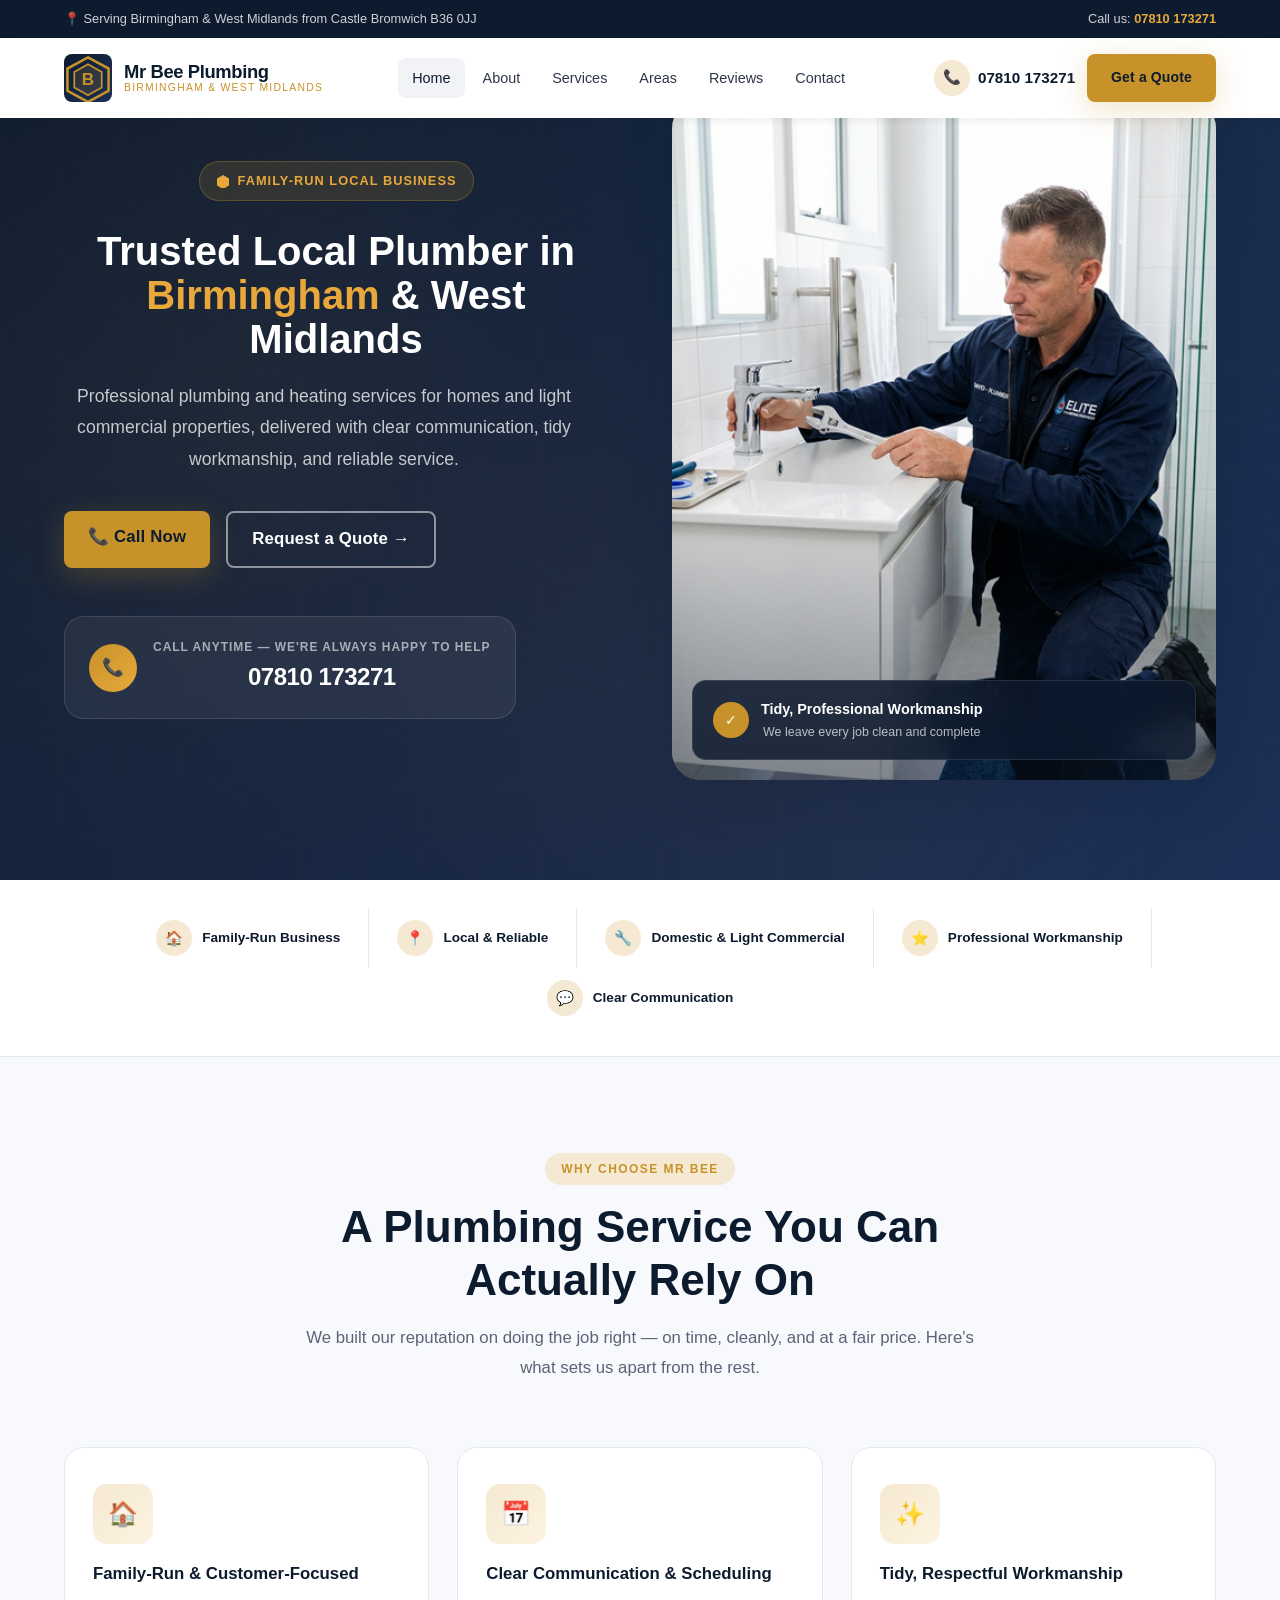
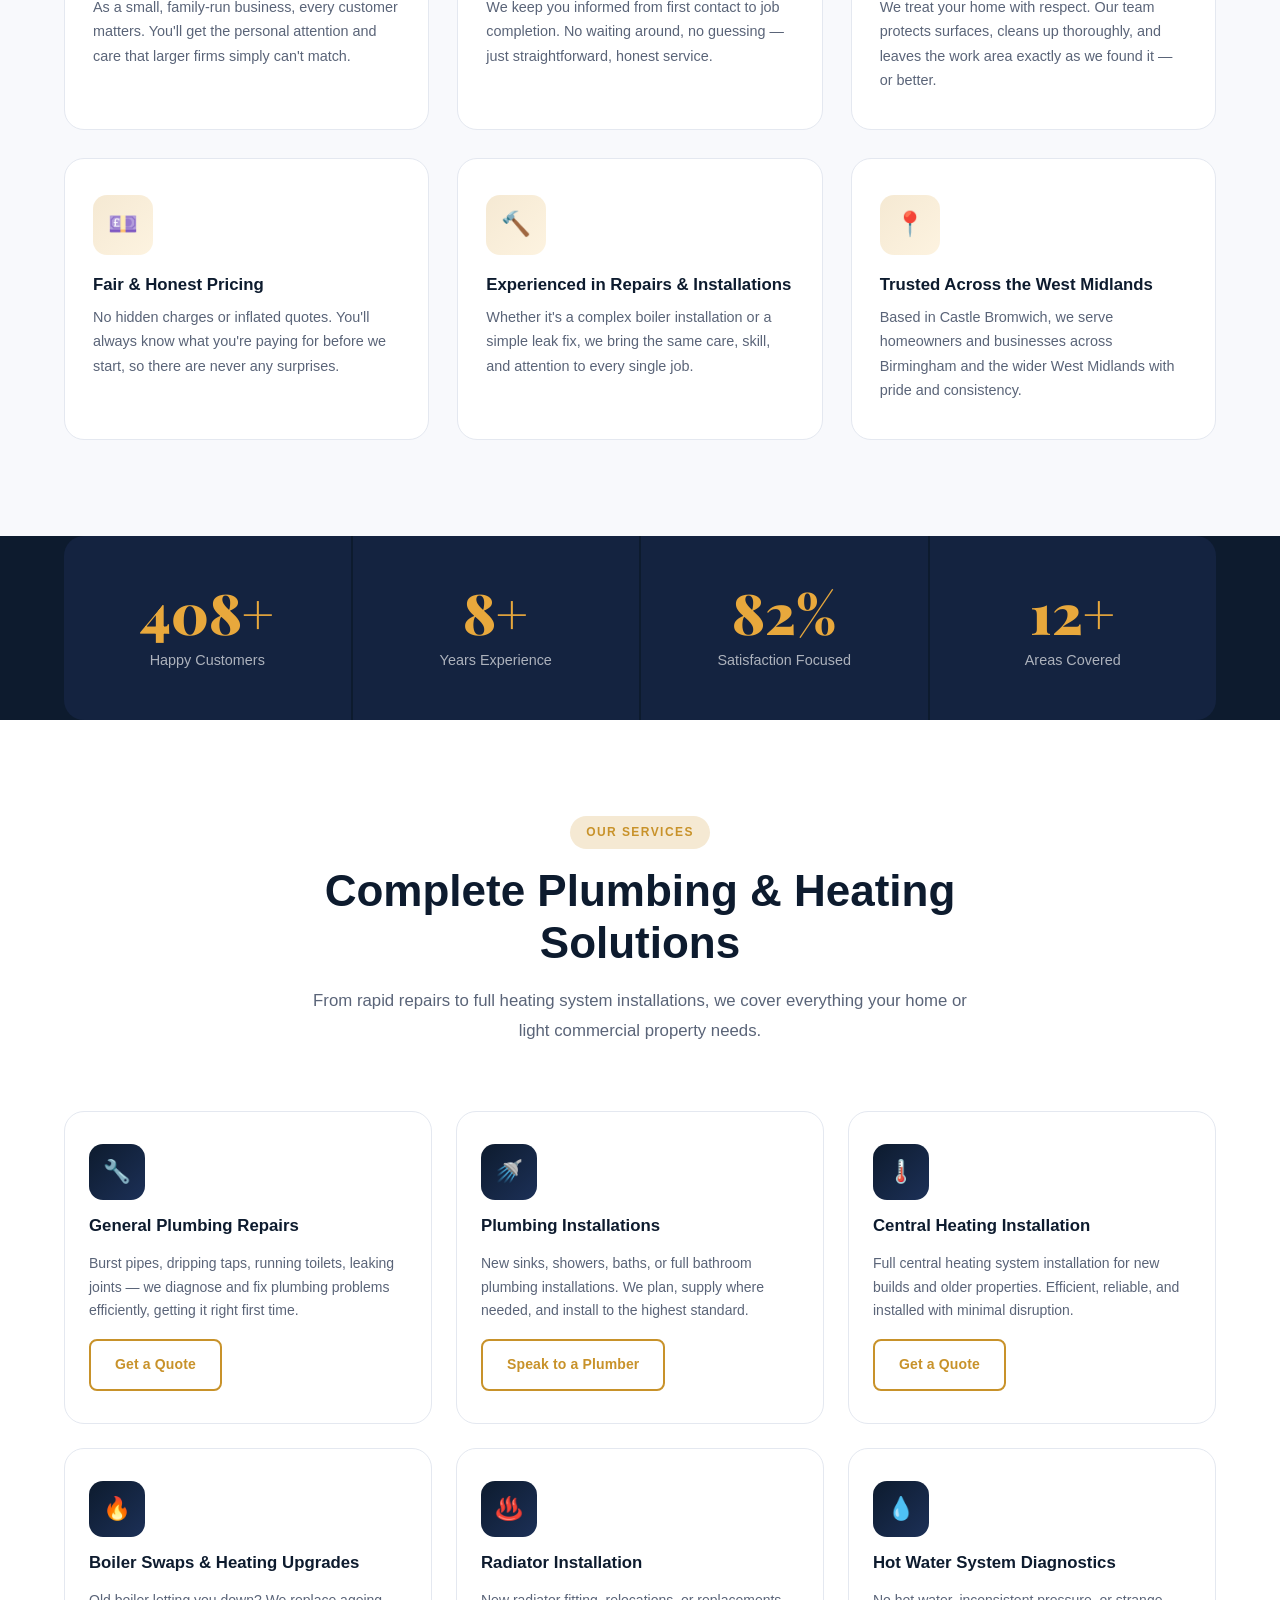
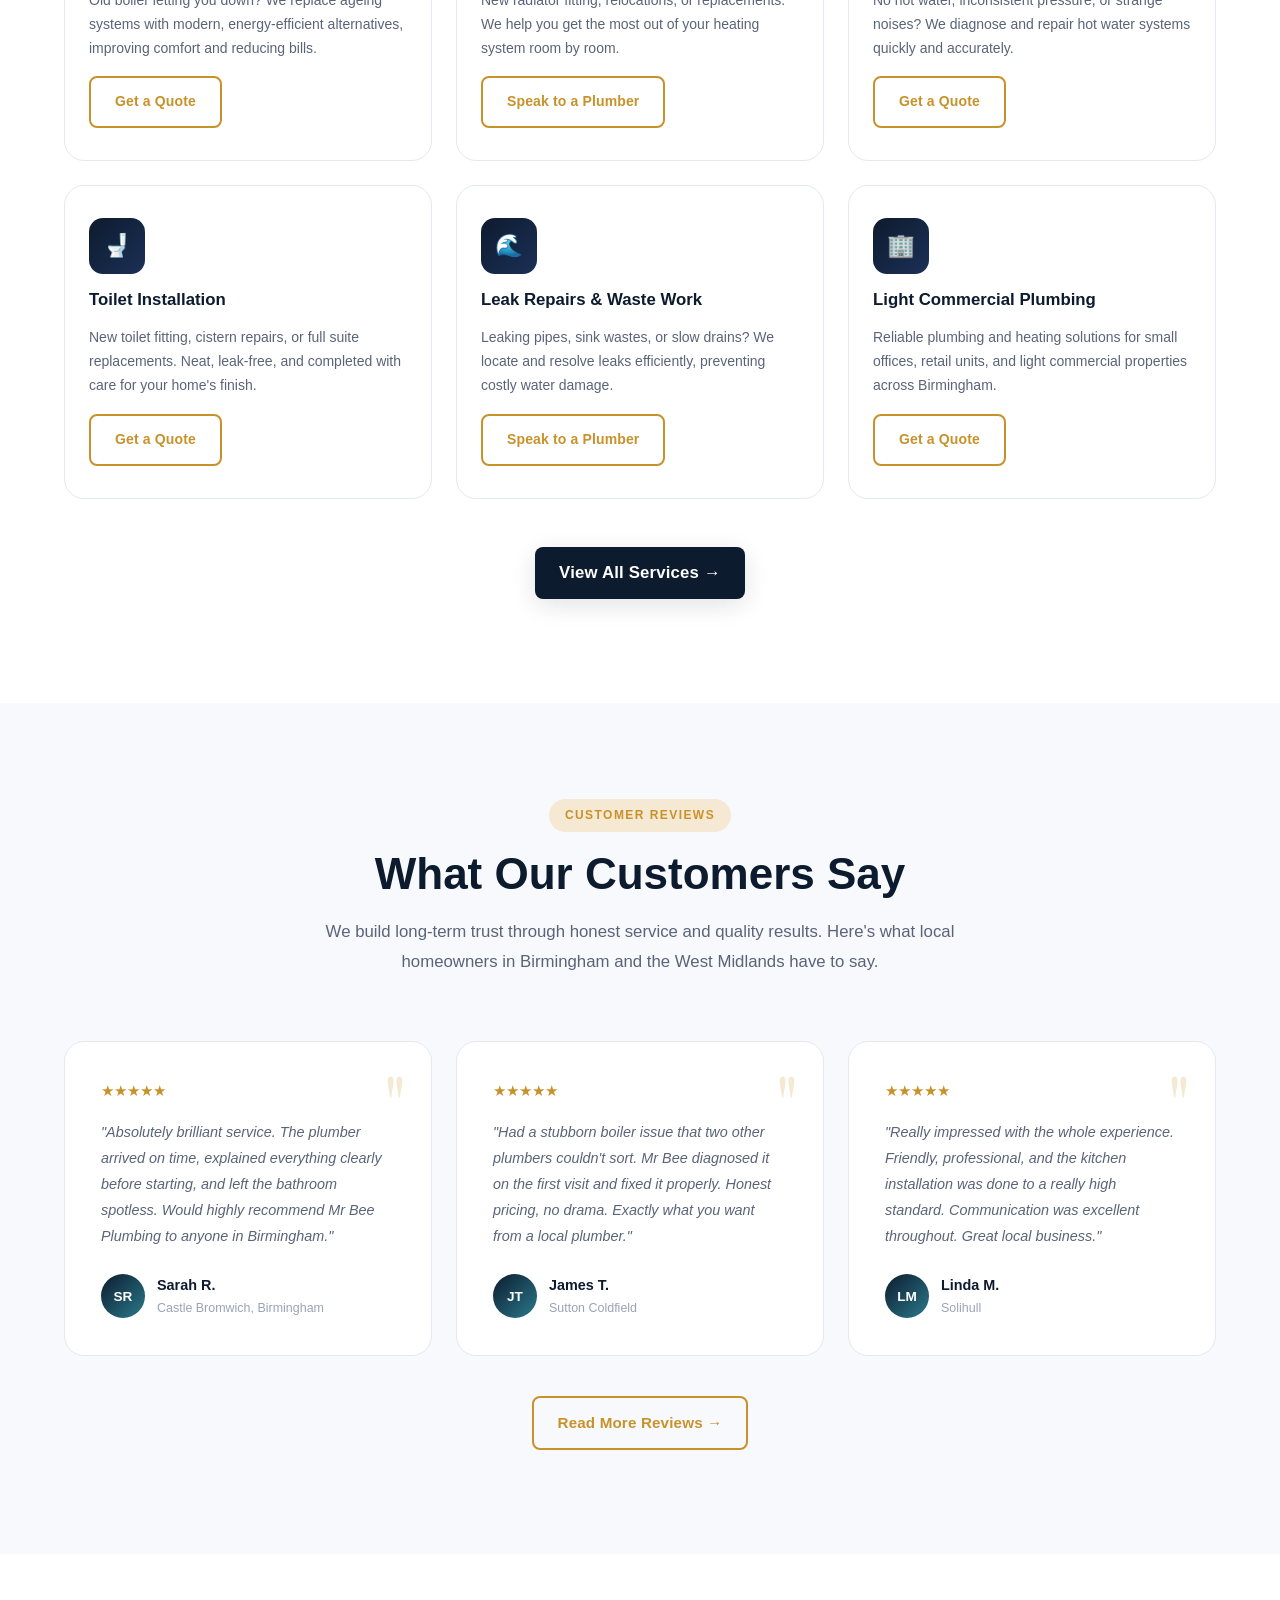
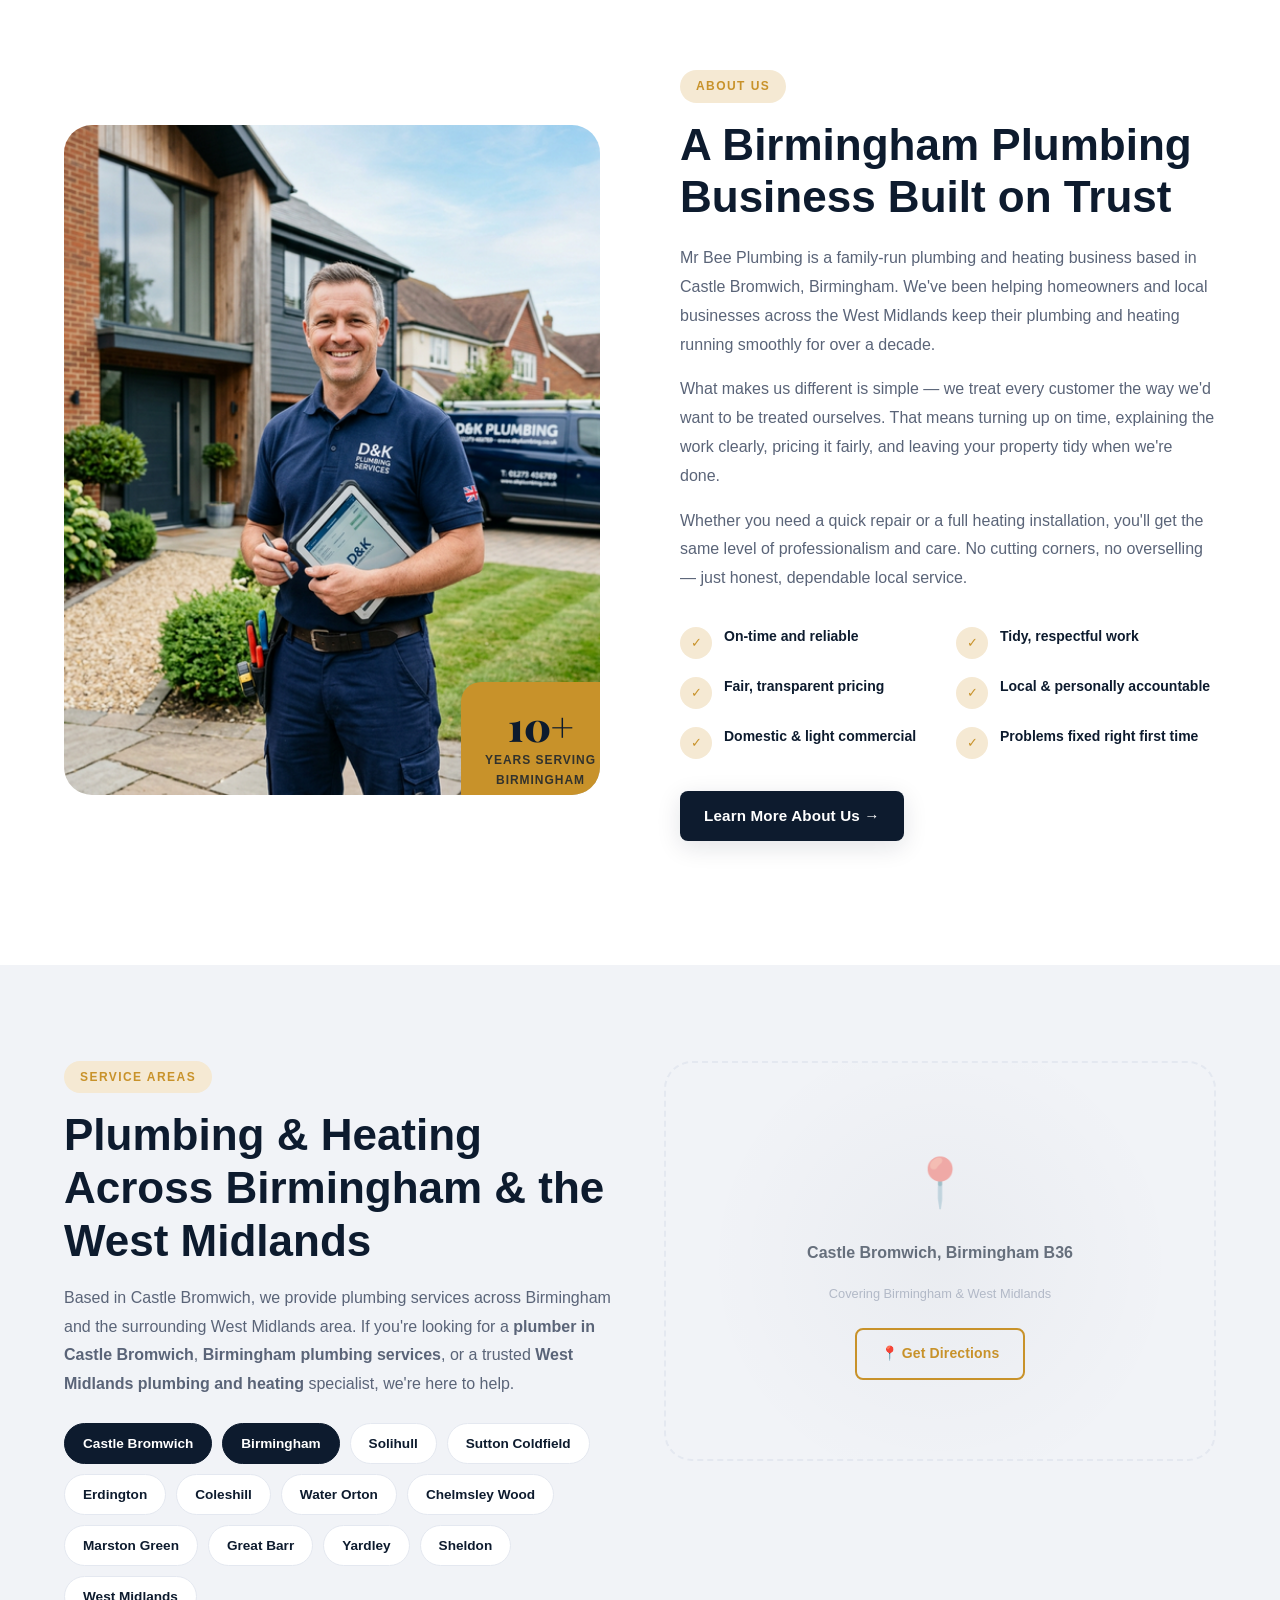
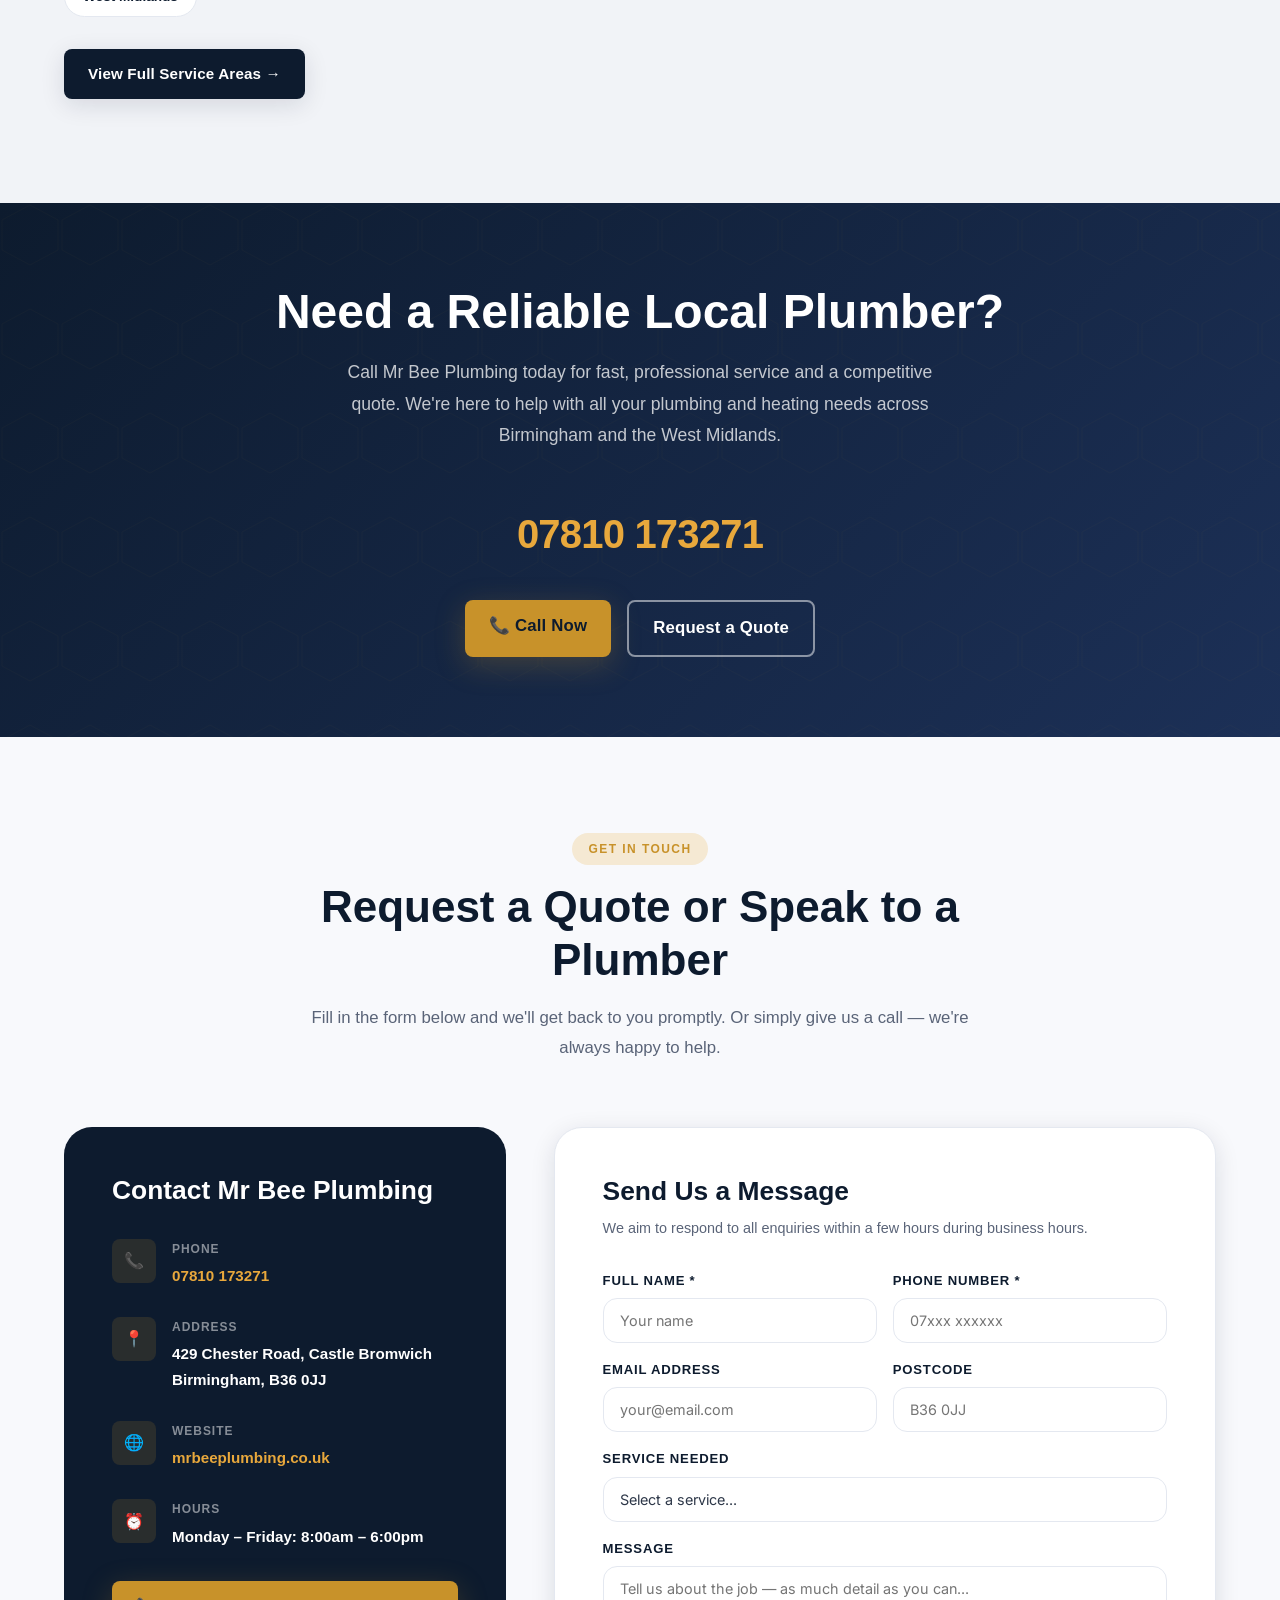
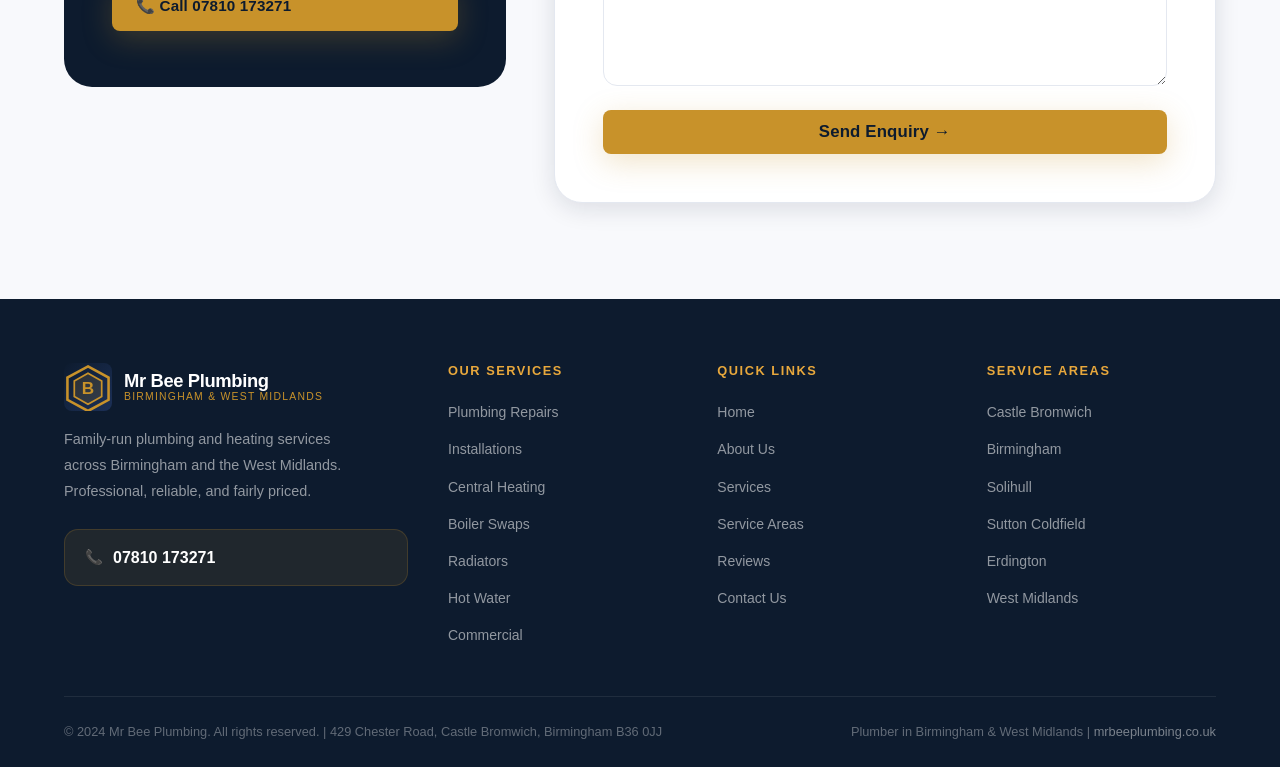
==== index.html @ badb54bd "Fix mobile hero image and menu" ====
<!DOCTYPE html>
<html lang="en">
<head>
  <meta charset="UTF-8">
  <meta name="viewport" content="width=device-width, initial-scale=1.0">
  <link rel="preconnect" href="https://fonts.googleapis.com">
  <link rel="preconnect" href="https://fonts.gstatic.com" crossorigin>
  <link href="https://fonts.googleapis.com/css2?family=Inter:wght@300;400;500;600;700;800;900&family=Playfair+Display:wght@700;800&display=swap" rel="stylesheet">
  <link rel="stylesheet" href="assets/css/styles.css">
  <style>
    /* Critical CSS to prevent broken layout if main CSS fails to load */
    :root { --navy: #0d1b2e; --gold: #c8922a; --white: #ffffff; }
    body { margin: 0; font-family: sans-serif; }
    .site-header { position: absolute; top: 0; width: 100%; z-index: 1000; }
    .hero { background: var(--navy); min-height: 400px; padding: 100px 20px; color: white; display:flex; flex-direction:column; align-items:center; text-align:center; }
    .hero-title { font-size: 2.5rem; margin-bottom: 20px; }
    .btn { display: inline-block; padding: 12px 24px; border-radius: 8px; font-weight: bold; text-decoration: none; }
    .btn-primary { background: var(--gold); color: var(--navy); }
    .logo-icon svg { width: 48px !important; height: 48px !important; }
    img { max-width: 100%; height: auto; }
  </style>
  <!-- Schema Markup -->
  <script type="application/ld+json">
  {
    "@context": "https://schema.org",
    "@type": "Plumber",
    "name": "Mr Bee Plumbing",
    "url": "https://mrbeeplumbing.co.uk",
    "telephone": "07810173271",
    "address": {
      "@type": "PostalAddress",
      "streetAddress": "429 Chester Road",
      "addressLocality": "Castle Bromwich",
      "addressRegion": "Birmingham",
      "postalCode": "B36 0JJ",
      "addressCountry": "GB"
    },
    "geo": {
      "@type": "GeoCoordinates",
      "latitude": 52.504,
      "longitude": -1.795
    },
    "areaServed": ["Birmingham", "West Midlands", "Castle Bromwich", "Solihull", "Sutton Coldfield"],
    "description": "Family-run plumbing and heating services in Birmingham and the West Midlands. Domestic and light commercial plumbing, boiler installation, central heating, repairs and more.",
    "priceRange": "££",
    "openingHours": "Mo-Fr 08:00-18:00",
    "sameAs": ["https://mrbeeplumbing.co.uk"]
  }
  </script>
</head>
<body>

<!-- ===== STICKY HEADER ===== -->
<header class="site-header" id="site-header">
  <div class="header-top">
    <div class="container">
      <span>📍 Serving Birmingham & West Midlands from Castle Bromwich B36 0JJ</span>
      <span>Call us: <a href="tel:07810173271">07810 173271</a></span>
    </div>
  </div>
  <div class="header-main">
    <div class="header-inner">
      <a href="index.html" class="site-logo" aria-label="Mr Bee Plumbing Home">
        <div class="logo-icon">
          <svg width="28" height="28" viewBox="0 0 28 28" fill="none" xmlns="http://www.w3.org/2000/svg" style="width: 28px; height: 28px; display: block;">
            <polygon points="14,2 26,8.5 26,21.5 14,28 2,21.5 2,8.5" fill="none" stroke="#c8922a" stroke-width="1.5"/>
            <polygon points="14,6 22,10.5 22,19.5 14,24 6,19.5 6,10.5" fill="rgba(200,146,42,0.15)" stroke="#c8922a" stroke-width="1"/>
            <text x="14" y="18" text-anchor="middle" fill="#c8922a" font-size="10" font-weight="bold" font-family="Arial">B</text>
          </svg>
        </div>
        <div class="logo-text">
          <span class="logo-name">Mr Bee Plumbing</span>
          <span class="logo-tagline">Birmingham & West Midlands</span>
        </div>
      </a>
      <nav class="site-nav" aria-label="Main navigation">
        <a href="index.html" class="active">Home</a>
        <a href="about.html">About</a>
        <a href="services.html">Services</a>
        <a href="service-areas.html">Areas</a>
        <a href="reviews.html">Reviews</a>
        <a href="contact.html">Contact</a>
      </nav>
      <div class="nav-cta-group">
        <a href="tel:07810173271" class="nav-phone" aria-label="Call 07810 173271">
          <div class="nav-phone-icon">📞</div>
          <span>07810 173271</span>
        </a>
        <a href="contact.html" class="btn btn-primary btn-sm">Get a Quote</a>
      </div>
      <button class="hamburger" id="hamburger" aria-label="Open menu" aria-expanded="false">
        <span></span><span></span><span></span>
      </button>
    </div>
  </div>
</header>

<!-- Mobile Menu -->
<div class="mobile-menu" id="mobile-menu" role="dialog" aria-modal="true" aria-label="Navigation">
  <button class="mobile-menu-close" id="mobile-menu-close" aria-label="Close menu">✕</button>
  <a href="index.html">Home</a>
  <a href="about.html">About</a>
  <a href="services.html">Services</a>
  <a href="service-areas.html">Areas</a>
  <a href="reviews.html">Reviews</a>
  <a href="contact.html">Contact</a>
  <a href="tel:07810173271" class="mobile-menu-phone">📞 07810 173271</a>
</div>

<!-- ===== HERO ===== -->
<section class="hero" id="hero">
  <div class="hero-bg"></div>
  <div class="hero-bg-pattern"></div>
  <div class="hero-hex-grid"></div>
  <div class="hero-content">
    <div class="hero-text">
      <div class="hero-badge">
        <svg viewBox="0 0 14 14" fill="currentColor"><polygon points="7,1 13,4.5 13,11.5 7,15 1,11.5 1,4.5"/></svg>
        Family-Run Local Business
      </div>
      <h1 class="hero-title">
        Trusted Local Plumber in <span class="accent">Birmingham</span> &amp; West Midlands
      </h1>
      <p class="hero-subtitle">
        Professional plumbing and heating services for homes and light commercial properties, delivered with clear communication, tidy workmanship, and reliable service.
      </p>
      <div class="hero-ctas">
        <a href="tel:07810173271" class="btn btn-primary btn-lg" id="hero-call-btn">
          📞 Call Now
        </a>
        <a href="contact.html" class="btn btn-outline btn-lg" id="hero-quote-btn">
          Request a Quote →
        </a>
      </div>
      <div class="hero-phone-block">
        <div class="hero-phone-icon">📞</div>
        <div>
          <div class="hero-phone-text">Call anytime — we're always happy to help</div>
          <div class="hero-phone-number"><a href="tel:07810173271">07810 173271</a></div>
        </div>
      </div>
    </div>
    <div class="hero-image-wrapper">
      <img src="assets/images/hero.png" alt="Professional Mr Bee plumber working in a modern bathroom in Birmingham" loading="eager" width="600" height="750">
      <div class="hero-image-badge">
        <div class="hero-image-badge-icon">✓</div>
        <div>
          <div class="hero-image-badge-title">Tidy, Professional Workmanship</div>
          <div class="hero-image-badge-text">We leave every job clean and complete</div>
        </div>
      </div>
    </div>
  </div>
</section>

<!-- ===== TRUST BAR ===== -->
<section class="trust-bar">
  <div class="container">
    <div class="trust-bar-inner">
      <div class="trust-item">
        <div class="trust-icon">🏠</div>
        <span class="trust-label">Family-Run Business</span>
      </div>
      <div class="trust-item">
        <div class="trust-icon">📍</div>
        <span class="trust-label">Local &amp; Reliable</span>
      </div>
      <div class="trust-item">
        <div class="trust-icon">🔧</div>
        <span class="trust-label">Domestic &amp; Light Commercial</span>
      </div>
      <div class="trust-item">
        <div class="trust-icon">⭐</div>
        <span class="trust-label">Professional Workmanship</span>
      </div>
      <div class="trust-item">
        <div class="trust-icon">💬</div>
        <span class="trust-label">Clear Communication</span>
      </div>
    </div>
  </div>
</section>

<!-- ===== WHY CHOOSE US ===== -->
<section class="section bg-off-white" id="why-us">
  <div class="container">
    <div class="section-header fade-in">
      <div class="section-label">Why Choose Mr Bee</div>
      <h2>A Plumbing Service You Can Actually Rely On</h2>
      <p>We built our reputation on doing the job right — on time, cleanly, and at a fair price. Here's what sets us apart from the rest.</p>
    </div>
    <div class="why-us-grid">
      <div class="why-card fade-in fade-in-delay-1">
        <div class="why-icon">🏠</div>
        <h3>Family-Run &amp; Customer-Focused</h3>
        <p>As a small, family-run business, every customer matters. You'll get the personal attention and care that larger firms simply can't match.</p>
      </div>
      <div class="why-card fade-in fade-in-delay-2">
        <div class="why-icon">📅</div>
        <h3>Clear Communication &amp; Scheduling</h3>
        <p>We keep you informed from first contact to job completion. No waiting around, no guessing — just straightforward, honest service.</p>
      </div>
      <div class="why-card fade-in fade-in-delay-3">
        <div class="why-icon">✨</div>
        <h3>Tidy, Respectful Workmanship</h3>
        <p>We treat your home with respect. Our team protects surfaces, cleans up thoroughly, and leaves the work area exactly as we found it — or better.</p>
      </div>
      <div class="why-card fade-in fade-in-delay-4">
        <div class="why-icon">💷</div>
        <h3>Fair &amp; Honest Pricing</h3>
        <p>No hidden charges or inflated quotes. You'll always know what you're paying for before we start, so there are never any surprises.</p>
      </div>
      <div class="why-card fade-in fade-in-delay-5">
        <div class="why-icon">🔨</div>
        <h3>Experienced in Repairs &amp; Installations</h3>
        <p>Whether it's a complex boiler installation or a simple leak fix, we bring the same care, skill, and attention to every single job.</p>
      </div>
      <div class="why-card fade-in fade-in-delay-5">
        <div class="why-icon">📍</div>
        <h3>Trusted Across the West Midlands</h3>
        <p>Based in Castle Bromwich, we serve homeowners and businesses across Birmingham and the wider West Midlands with pride and consistency.</p>
      </div>
    </div>
  </div>
</section>

<!-- ===== STATS ===== -->
<section class="section bg-navy" style="padding: 0;">
  <div class="container">
    <div class="stats-grid">
      <div class="stat-block fade-in">
        <div class="stat-number" data-count="500" data-suffix="+">0+</div>
        <div class="stat-label">Happy Customers</div>
      </div>
      <div class="stat-block fade-in fade-in-delay-1">
        <div class="stat-number" data-count="10" data-suffix="+">0+</div>
        <div class="stat-label">Years Experience</div>
      </div>
      <div class="stat-block fade-in fade-in-delay-2">
        <div class="stat-number" data-count="100" data-suffix="%">0%</div>
        <div class="stat-label">Satisfaction Focused</div>
      </div>
      <div class="stat-block fade-in fade-in-delay-3">
        <div class="stat-number" data-count="15" data-suffix="+">0+</div>
        <div class="stat-label">Areas Covered</div>
      </div>
    </div>
  </div>
</section>

<!-- ===== SERVICES ===== -->
<section class="section bg-white" id="services">
  <div class="container">
    <div class="section-header fade-in">
      <div class="section-label">Our Services</div>
      <h2>Complete Plumbing &amp; Heating Solutions</h2>
      <p>From rapid repairs to full heating system installations, we cover everything your home or light commercial property needs.</p>
    </div>
    <div class="services-grid">
      <div class="service-card fade-in fade-in-delay-1">
        <div class="service-card-icon">🔧</div>
        <h3>General Plumbing Repairs</h3>
        <p>Burst pipes, dripping taps, running toilets, leaking joints — we diagnose and fix plumbing problems efficiently, getting it right first time.</p>
        <a href="contact.html" class="btn btn-outline-gold btn-sm">Get a Quote</a>
      </div>
      <div class="service-card fade-in fade-in-delay-2">
        <div class="service-card-icon">🚿</div>
        <h3>Plumbing Installations</h3>
        <p>New sinks, showers, baths, or full bathroom plumbing installations. We plan, supply where needed, and install to the highest standard.</p>
        <a href="contact.html" class="btn btn-outline-gold btn-sm">Speak to a Plumber</a>
      </div>
      <div class="service-card fade-in fade-in-delay-3">
        <div class="service-card-icon">🌡️</div>
        <h3>Central Heating Installation</h3>
        <p>Full central heating system installation for new builds and older properties. Efficient, reliable, and installed with minimal disruption.</p>
        <a href="contact.html" class="btn btn-outline-gold btn-sm">Get a Quote</a>
      </div>
      <div class="service-card fade-in fade-in-delay-1">
        <div class="service-card-icon">🔥</div>
        <h3>Boiler Swaps &amp; Heating Upgrades</h3>
        <p>Old boiler letting you down? We replace ageing systems with modern, energy-efficient alternatives, improving comfort and reducing bills.</p>
        <a href="contact.html" class="btn btn-outline-gold btn-sm">Get a Quote</a>
      </div>
      <div class="service-card fade-in fade-in-delay-2">
        <div class="service-card-icon">♨️</div>
        <h3>Radiator Installation</h3>
        <p>New radiator fitting, relocations, or replacements. We help you get the most out of your heating system room by room.</p>
        <a href="contact.html" class="btn btn-outline-gold btn-sm">Speak to a Plumber</a>
      </div>
      <div class="service-card fade-in fade-in-delay-3">
        <div class="service-card-icon">💧</div>
        <h3>Hot Water System Diagnostics</h3>
        <p>No hot water, inconsistent pressure, or strange noises? We diagnose and repair hot water systems quickly and accurately.</p>
        <a href="contact.html" class="btn btn-outline-gold btn-sm">Get a Quote</a>
      </div>
      <div class="service-card fade-in fade-in-delay-1">
        <div class="service-card-icon">🚽</div>
        <h3>Toilet Installation</h3>
        <p>New toilet fitting, cistern repairs, or full suite replacements. Neat, leak-free, and completed with care for your home's finish.</p>
        <a href="contact.html" class="btn btn-outline-gold btn-sm">Get a Quote</a>
      </div>
      <div class="service-card fade-in fade-in-delay-2">
        <div class="service-card-icon">🌊</div>
        <h3>Leak Repairs &amp; Waste Work</h3>
        <p>Leaking pipes, sink wastes, or slow drains? We locate and resolve leaks efficiently, preventing costly water damage.</p>
        <a href="contact.html" class="btn btn-outline-gold btn-sm">Speak to a Plumber</a>
      </div>
      <div class="service-card fade-in fade-in-delay-3">
        <div class="service-card-icon">🏢</div>
        <h3>Light Commercial Plumbing</h3>
        <p>Reliable plumbing and heating solutions for small offices, retail units, and light commercial properties across Birmingham.</p>
        <a href="contact.html" class="btn btn-outline-gold btn-sm">Get a Quote</a>
      </div>
    </div>
    <div style="text-align:center; margin-top: 48px;" class="fade-in">
      <a href="services.html" class="btn btn-navy btn-lg">View All Services →</a>
    </div>
  </div>
</section>

<!-- ===== TRUST / TESTIMONIALS ===== -->
<section class="section bg-off-white" id="testimonials">
  <div class="container">
    <div class="section-header fade-in">
      <div class="section-label">Customer Reviews</div>
      <h2>What Our Customers Say</h2>
      <p>We build long-term trust through honest service and quality results. Here's what local homeowners in Birmingham and the West Midlands have to say.</p>
    </div>
    <div class="testimonials-grid">
      <div class="testimonial-card fade-in fade-in-delay-1">
        <div class="stars">★★★★★</div>
        <p class="testimonial-text">"Absolutely brilliant service. The plumber arrived on time, explained everything clearly before starting, and left the bathroom spotless. Would highly recommend Mr Bee Plumbing to anyone in Birmingham."</p>
        <div class="testimonial-author">
          <div class="author-avatar">SR</div>
          <div>
            <div class="author-name">Sarah R.</div>
            <div class="author-location">Castle Bromwich, Birmingham</div>
          </div>
        </div>
      </div>
      <div class="testimonial-card fade-in fade-in-delay-2">
        <div class="stars">★★★★★</div>
        <p class="testimonial-text">"Had a stubborn boiler issue that two other plumbers couldn't sort. Mr Bee diagnosed it on the first visit and fixed it properly. Honest pricing, no drama. Exactly what you want from a local plumber."</p>
        <div class="testimonial-author">
          <div class="author-avatar">JT</div>
          <div>
            <div class="author-name">James T.</div>
            <div class="author-location">Sutton Coldfield</div>
          </div>
        </div>
      </div>
      <div class="testimonial-card fade-in fade-in-delay-3">
        <div class="stars">★★★★★</div>
        <p class="testimonial-text">"Really impressed with the whole experience. Friendly, professional, and the kitchen installation was done to a really high standard. Communication was excellent throughout. Great local business."</p>
        <div class="testimonial-author">
          <div class="author-avatar">LM</div>
          <div>
            <div class="author-name">Linda M.</div>
            <div class="author-location">Solihull</div>
          </div>
        </div>
      </div>
    </div>
    <div style="text-align:center;margin-top:40px;" class="fade-in">
      <a href="reviews.html" class="btn btn-outline-gold">Read More Reviews →</a>
    </div>
  </div>
</section>

<!-- ===== ABOUT PREVIEW ===== -->
<section class="section bg-white" id="about">
  <div class="container">
    <div class="about-content">
      <div class="about-image-wrapper slide-in-left">
        <img src="assets/images/about.png" alt="Mr Bee Plumbing professional engineer in Birmingham" loading="lazy" width="600" height="750">
        <div class="about-image-badge-wrap">
          <div class="number">10+</div>
          <div class="label">Years Serving<br>Birmingham</div>
        </div>
      </div>
      <div class="about-text slide-in-right">
        <div class="section-label">About Us</div>
        <h2>A Birmingham Plumbing Business Built on Trust</h2>
        <p>Mr Bee Plumbing is a family-run plumbing and heating business based in Castle Bromwich, Birmingham. We've been helping homeowners and local businesses across the West Midlands keep their plumbing and heating running smoothly for over a decade.</p>
        <p>What makes us different is simple — we treat every customer the way we'd want to be treated ourselves. That means turning up on time, explaining the work clearly, pricing it fairly, and leaving your property tidy when we're done.</p>
        <p>Whether you need a quick repair or a full heating installation, you'll get the same level of professionalism and care. No cutting corners, no overselling — just honest, dependable local service.</p>
        <div class="about-features">
          <div class="about-feature">
            <div class="about-feature-icon">✓</div>
            <span class="about-feature-text">On-time and reliable</span>
          </div>
          <div class="about-feature">
            <div class="about-feature-icon">✓</div>
            <span class="about-feature-text">Tidy, respectful work</span>
          </div>
          <div class="about-feature">
            <div class="about-feature-icon">✓</div>
            <span class="about-feature-text">Fair, transparent pricing</span>
          </div>
          <div class="about-feature">
            <div class="about-feature-icon">✓</div>
            <span class="about-feature-text">Local &amp; personally accountable</span>
          </div>
          <div class="about-feature">
            <div class="about-feature-icon">✓</div>
            <span class="about-feature-text">Domestic &amp; light commercial</span>
          </div>
          <div class="about-feature">
            <div class="about-feature-icon">✓</div>
            <span class="about-feature-text">Problems fixed right first time</span>
          </div>
        </div>
        <a href="about.html" class="btn btn-navy">Learn More About Us →</a>
      </div>
    </div>
  </div>
</section>

<!-- ===== SERVICE AREAS ===== -->
<section class="section bg-gray" id="service-areas">
  <div class="container">
    <div class="areas-grid">
      <div class="slide-in-left">
        <div class="section-label">Service Areas</div>
        <h2>Plumbing &amp; Heating Across Birmingham &amp; the West Midlands</h2>
        <p style="margin-top:16px;">Based in Castle Bromwich, we provide plumbing services across Birmingham and the surrounding West Midlands area. If you're looking for a <strong>plumber in Castle Bromwich</strong>, <strong>Birmingham plumbing services</strong>, or a trusted <strong>West Midlands plumbing and heating</strong> specialist, we're here to help.</p>
        <div class="area-tags">
          <span class="area-tag primary">Castle Bromwich</span>
          <span class="area-tag primary">Birmingham</span>
          <span class="area-tag">Solihull</span>
          <span class="area-tag">Sutton Coldfield</span>
          <span class="area-tag">Erdington</span>
          <span class="area-tag">Coleshill</span>
          <span class="area-tag">Water Orton</span>
          <span class="area-tag">Chelmsley Wood</span>
          <span class="area-tag">Marston Green</span>
          <span class="area-tag">Great Barr</span>
          <span class="area-tag">Yardley</span>
          <span class="area-tag">Sheldon</span>
          <span class="area-tag">West Midlands</span>
        </div>
        <div style="margin-top:32px;">
          <a href="service-areas.html" class="btn btn-navy">View Full Service Areas →</a>
        </div>
      </div>
      <div class="map-placeholder slide-in-right">
        <div style="font-size:3rem; opacity:0.4;">📍</div>
        <div style="font-size:1rem;font-weight:700;color:var(--navy);opacity:0.6;">Castle Bromwich, Birmingham B36</div>
        <div style="font-size:0.8rem;color:var(--gray-400);opacity:0.7;text-align:center;padding:0 24px;">Covering Birmingham &amp; West Midlands</div>
        <a href="https://maps.google.com/?q=429+Chester+Road,+Castle+Bromwich,+Birmingham+B36+0JJ" target="_blank" rel="noopener" class="btn btn-outline-gold btn-sm" style="margin-top:8px;">📍 Get Directions</a>
      </div>
    </div>
  </div>
</section>

<!-- ===== CTA BAND ===== -->
<section class="cta-band" id="cta">
  <div class="container">
    <div class="cta-band-content fade-in">
      <h2>Need a Reliable Local Plumber?</h2>
      <p>Call Mr Bee Plumbing today for fast, professional service and a competitive quote. We're here to help with all your plumbing and heating needs across Birmingham and the West Midlands.</p>
      <div class="cta-band-phone">
        <a href="tel:07810173271">07810 173271</a>
      </div>
      <div class="cta-band-actions">
        <a href="tel:07810173271" class="btn btn-primary btn-lg" id="cta-call-btn">📞 Call Now</a>
        <a href="contact.html" class="btn btn-outline btn-lg" id="cta-quote-btn">Request a Quote</a>
      </div>
    </div>
  </div>
</section>

<!-- ===== CONTACT ===== -->
<section class="section bg-off-white" id="contact">
  <div class="container">
    <div class="section-header fade-in">
      <div class="section-label">Get In Touch</div>
      <h2>Request a Quote or Speak to a Plumber</h2>
      <p>Fill in the form below and we'll get back to you promptly. Or simply give us a call — we're always happy to help.</p>
    </div>
    <div class="contact-grid">
      <div class="contact-info-card slide-in-left">
        <h3>Contact Mr Bee Plumbing</h3>
        <div class="contact-detail">
          <div class="contact-detail-icon">📞</div>
          <div>
            <div class="contact-detail-label">Phone</div>
            <div class="contact-detail-value"><a href="tel:07810173271">07810 173271</a></div>
          </div>
        </div>
        <div class="contact-detail">
          <div class="contact-detail-icon">📍</div>
          <div>
            <div class="contact-detail-label">Address</div>
            <div class="contact-detail-value">429 Chester Road, Castle Bromwich<br>Birmingham, B36 0JJ</div>
          </div>
        </div>
        <div class="contact-detail">
          <div class="contact-detail-icon">🌐</div>
          <div>
            <div class="contact-detail-label">Website</div>
            <div class="contact-detail-value"><a href="https://mrbeeplumbing.co.uk" target="_blank" rel="noopener">mrbeeplumbing.co.uk</a></div>
          </div>
        </div>
        <div class="contact-detail">
          <div class="contact-detail-icon">⏰</div>
          <div>
            <div class="contact-detail-label">Hours</div>
            <div class="contact-detail-value">Monday – Friday: 8:00am – 6:00pm</div>
          </div>
        </div>
        <div style="margin-top:32px;">
          <a href="tel:07810173271" class="btn btn-primary" style="width:100%;justify-content:center;">📞 Call 07810 173271</a>
        </div>
      </div>
      <div class="contact-form-wrapper slide-in-right">
        <h3>Send Us a Message</h3>
        <p>We aim to respond to all enquiries within a few hours during business hours.</p>
        <form id="contact-form" novalidate>
          <div class="form-grid">
            <div class="form-group">
              <label class="form-label" for="name">Full Name *</label>
              <input class="form-input" type="text" id="name" name="name" placeholder="Your name" required>
            </div>
            <div class="form-group">
              <label class="form-label" for="phone">Phone Number *</label>
              <input class="form-input" type="tel" id="phone" name="phone" placeholder="07xxx xxxxxx" required>
            </div>
            <div class="form-group">
              <label class="form-label" for="email">Email Address</label>
              <input class="form-input" type="email" id="email" name="email" placeholder="your@email.com">
            </div>
            <div class="form-group">
              <label class="form-label" for="postcode">Postcode</label>
              <input class="form-input" type="text" id="postcode" name="postcode" placeholder="B36 0JJ">
            </div>
            <div class="form-group span-2">
              <label class="form-label" for="service">Service Needed</label>
              <select class="form-select" id="service" name="service">
                <option value="">Select a service...</option>
                <option>General Plumbing Repair</option>
                <option>Plumbing Installation</option>
                <option>Central Heating Installation</option>
                <option>Boiler Swap / Heating Upgrade</option>
                <option>Radiator Installation</option>
                <option>Hot Water System</option>
                <option>Toilet Installation</option>
                <option>Leak Repair</option>
                <option>Light Commercial Plumbing</option>
                <option>Other / Not Sure</option>
              </select>
            </div>
            <div class="form-group span-2">
              <label class="form-label" for="message">Message</label>
              <textarea class="form-textarea" id="message" name="message" placeholder="Tell us about the job — as much detail as you can..."></textarea>
            </div>
            <div class="form-submit">
              <button type="submit" class="btn btn-primary btn-lg" id="form-submit-btn">Send Enquiry →</button>
            </div>
          </div>
        </form>
      </div>
    </div>
  </div>
</section>

<!-- ===== FOOTER ===== -->
<footer class="site-footer">
  <div class="container">
    <div class="footer-grid">
      <div class="footer-brand">
        <a href="index.html" class="site-logo" style="margin-bottom:0; text-decoration: none; color: inherit;">
          <div class="logo-icon" style="width: 48px; height: 48px; display: flex; align-items: center; justify-content: center;">
            <svg width="28" height="28" viewBox="0 0 28 28" fill="none" style="width: 28px; height: 28px;"><polygon points="14,2 26,8.5 26,21.5 14,28 2,21.5 2,8.5" fill="none" stroke="#c8922a" stroke-width="1.5"/><polygon points="14,6 22,10.5 22,19.5 14,24 6,19.5 6,10.5" fill="rgba(200,146,42,0.15)" stroke="#c8922a" stroke-width="1"/><text x="14" y="18" text-anchor="middle" fill="#c8922a" font-size="10" font-weight="bold" font-family="Arial">B</text></svg>
          </div>
          <div class="logo-text">
            <span class="logo-name">Mr Bee Plumbing</span>
            <span class="logo-tagline">Birmingham & West Midlands</span>
          </div>
        </a>
        <p class="footer-tagline">Family-run plumbing and heating services across Birmingham and the West Midlands. Professional, reliable, and fairly priced.</p>
        <a href="tel:07810173271" class="footer-phone">
          <span class="footer-phone-icon">📞</span>
          <span class="footer-phone-num">07810 173271</span>
        </a>
      </div>
      <div class="footer-col">
        <h4>Our Services</h4>
        <ul class="footer-links">
          <li><a href="services.html#repairs">Plumbing Repairs</a></li>
          <li><a href="services.html#installations">Installations</a></li>
          <li><a href="services.html#heating">Central Heating</a></li>
          <li><a href="services.html#boilers">Boiler Swaps</a></li>
          <li><a href="services.html#radiators">Radiators</a></li>
          <li><a href="services.html#hotwater">Hot Water</a></li>
          <li><a href="services.html#commercial">Commercial</a></li>
        </ul>
      </div>
      <div class="footer-col">
        <h4>Quick Links</h4>
        <ul class="footer-links">
          <li><a href="index.html">Home</a></li>
          <li><a href="about.html">About Us</a></li>
          <li><a href="services.html">Services</a></li>
          <li><a href="service-areas.html">Service Areas</a></li>
          <li><a href="reviews.html">Reviews</a></li>
          <li><a href="contact.html">Contact Us</a></li>
        </ul>
      </div>
      <div class="footer-col">
        <h4>Service Areas</h4>
        <ul class="footer-links">
          <li><a href="service-areas.html">Castle Bromwich</a></li>
          <li><a href="service-areas.html">Birmingham</a></li>
          <li><a href="service-areas.html">Solihull</a></li>
          <li><a href="service-areas.html">Sutton Coldfield</a></li>
          <li><a href="service-areas.html">Erdington</a></li>
          <li><a href="service-areas.html">West Midlands</a></li>
        </ul>
      </div>
    </div>
    <div class="footer-bottom">
      <span>© 2024 Mr Bee Plumbing. All rights reserved. | 429 Chester Road, Castle Bromwich, Birmingham B36 0JJ</span>
      <span>Plumber in Birmingham &amp; West Midlands | <a href="https://mrbeeplumbing.co.uk" style="color:rgba(255,255,255,0.45);transition:color 0.2s;" onmouseover="this.style.color='rgba(255,255,255,0.8)'" onmouseout="this.style.color='rgba(255,255,255,0.45)'">mrbeeplumbing.co.uk</a></span>
    </div>
  </div>
</footer>

<!-- ===== MOBILE STICKY CTA ===== -->
<div class="mobile-sticky-cta" id="mobile-cta">
  <a href="tel:07810173271" class="btn btn-primary" id="mobile-sticky-call">📞 Call 07810 173271</a>
</div>

<script src="assets/js/main.js"></script>
</body>
</html>
---- assets/css/styles.css ----
:root {
  --navy: #0d1b2e;
  --navy-mid: #142340;
  --navy-light: #1c3057;
  --gold: #c8922a;
  --gold-light: #e8a83c;
  --gold-pale: #f5e9d3;
  --white: #ffffff;
  --off-white: #f8f9fc;
  --gray-100: #f1f3f7;
  --gray-200: #e4e8f0;
  --gray-400: #9aa3b5;
  --gray-600: #5a6478;
  --gray-800: #2d3748;
  --teal: #2a7a8c;
  --teal-light: #3a9ab0;
  --red: #c0392b;

  --font-body: 'Inter', system-ui, sans-serif;
  --font-display: 'Playfair Display', Georgia, serif;

  --radius-sm: 8px;
  --radius-md: 14px;
  --radius-lg: 20px;
  --radius-xl: 28px;

  --shadow-sm: 0 2px 8px rgba(13, 27, 46, 0.08);
  --shadow-md: 0 6px 24px rgba(13, 27, 46, 0.12);
  --shadow-lg: 0 16px 48px rgba(13, 27, 46, 0.16);
  --shadow-gold: 0 8px 30px rgba(200, 146, 42, 0.25);

  --transition: all 0.3s cubic-bezier(0.4, 0, 0.2, 1);
  --transition-slow: all 0.5s cubic-bezier(0.4, 0, 0.2, 1);

  --container: 1200px;
  --section-pad: 96px 0;
  --section-pad-sm: 64px 0;
}

/* ── Reset & Base ── */
*, *::before, *::after { box-sizing: border-box; margin: 0; padding: 0; }

html {
  scroll-behavior: smooth;
  font-size: 16px;
  -webkit-text-size-adjust: 100%;
}

body {
  font-family: var(--font-body);
  color: var(--gray-800);
  background: var(--white);
  line-height: 1.7;
  -webkit-font-smoothing: antialiased;
  overflow-x: hidden;
}

img { max-width: 100%; height: auto; display: block; }
a { text-decoration: none; color: inherit; }
ul { list-style: none; }
button { cursor: pointer; border: none; background: none; font-family: inherit; }

/* ── Typography ── */
h1, h2, h3, h4, h5 {
  line-height: 1.2;
  font-weight: 700;
  color: var(--navy);
}

h1 { font-size: clamp(2rem, 5vw, 3.5rem); font-weight: 800; }
h2 { font-size: clamp(1.75rem, 4vw, 2.75rem); }
h3 { font-size: clamp(1.25rem, 3vw, 1.65rem); }
h4 { font-size: 1.15rem; }

p { color: var(--gray-600); line-height: 1.8; }

.display-font { font-family: var(--font-display); }

/* ── Layout Utilities ── */
.container {
  max-width: var(--container);
  margin: 0 auto;
  padding: 0 24px;
}

.section { padding: var(--section-pad); }
.section-sm { padding: var(--section-pad-sm); }

.section-header {
  text-align: center;
  max-width: 680px;
  margin: 0 auto 64px;
}

.section-header p {
  font-size: 1.05rem;
  margin-top: 16px;
}

.section-label {
  display: inline-block;
  font-size: 0.75rem;
  font-weight: 700;
  letter-spacing: 0.12em;
  text-transform: uppercase;
  color: var(--gold);
  background: var(--gold-pale);
  padding: 6px 16px;
  border-radius: 100px;
  margin-bottom: 16px;
}

.section-label.light {
  background: rgba(200, 146, 42, 0.15);
  color: var(--gold-light);
}

.grid-2 { display: grid; grid-template-columns: repeat(2, 1fr); gap: 32px; }
.grid-3 { display: grid; grid-template-columns: repeat(3, 1fr); gap: 28px; }
.grid-4 { display: grid; grid-template-columns: repeat(4, 1fr); gap: 24px; }
.flex-center { display: flex; align-items: center; justify-content: center; }
.flex-between { display: flex; align-items: center; justify-content: space-between; }

/* ── Color Backgrounds ── */
.bg-white { background: var(--white); }
.bg-off-white { background: var(--off-white); }
.bg-gray { background: var(--gray-100); }
.bg-navy { background: var(--navy); }
.bg-navy-mid { background: var(--navy-mid); }

/* ── Buttons ── */
.btn {
  display: inline-flex;
  align-items: center;
  gap: 8px;
  padding: 14px 28px;
  border-radius: var(--radius-md);
  font-size: 0.95rem;
  font-weight: 600;
  letter-spacing: 0.01em;
  transition: var(--transition);
  white-space: nowrap;
  position: relative;
  overflow: hidden;
}

.btn::after {
  content: '';
  position: absolute;
  inset: 0;
  background: rgba(255,255,255,0.1);
  transform: scaleX(0);
  transform-origin: left;
  transition: transform 0.3s ease;
  border-radius: inherit;
}

.btn:hover::after { transform: scaleX(1); }

.btn-primary {
  background: linear-gradient(135deg, var(--gold) 0%, var(--gold-light) 100%);
  color: var(--navy);
  box-shadow: var(--shadow-gold);
}

.btn-primary:hover {
  transform: translateY(-2px);
  box-shadow: 0 12px 40px rgba(200, 146, 42, 0.4);
}

.btn-outline {
  background: transparent;
  color: var(--white);
  border: 2px solid rgba(255,255,255,0.5);
}

.btn-outline:hover {
  background: rgba(255,255,255,0.1);
  border-color: var(--white);
  transform: translateY(-2px);
}

.btn-navy {
  background: var(--navy);
  color: var(--white);
  box-shadow: var(--shadow-md);
}

.btn-navy:hover {
  background: var(--navy-light);
  transform: translateY(-2px);
  box-shadow: var(--shadow-lg);
}

.btn-outline-gold {
  background: transparent;
  color: var(--gold);
  border: 2px solid var(--gold);
}

.btn-outline-gold:hover {
  background: var(--gold);
  color: var(--navy);
  transform: translateY(-2px);
}

.btn-lg { padding: 18px 36px; font-size: 1.05rem; }
.btn-sm { padding: 10px 20px; font-size: 0.875rem; }

/* ── Sticky Header ── */
.site-header {
  position: fixed;
  top: 0;
  left: 0;
  right: 0;
  z-index: 1000;
  transition: var(--transition);
  padding: 0;
}

.header-top {
  background: var(--navy);
  padding: 8px 0;
  font-size: 0.8rem;
}

.header-top .container {
  display: flex;
  align-items: center;
  justify-content: space-between;
  color: rgba(255,255,255,0.8);
}

.header-top a {
  color: var(--gold-light);
  font-weight: 600;
  transition: color 0.2s;
}
.header-top a:hover { color: var(--white); }

.header-main {
  background: var(--white);
  box-shadow: var(--shadow-sm);
  transition: var(--transition);
}

.site-header.scrolled .header-main {
  box-shadow: var(--shadow-md);
}

.header-inner {
  display: flex;
  align-items: center;
  justify-content: space-between;
  padding: 16px 24px;
  max-width: var(--container);
  margin: 0 auto;
}

/* Logo */
.site-logo {
  display: flex;
  align-items: center;
  gap: 12px;
}

.logo-icon {
  width: 48px;
  height: 48px;
  background: linear-gradient(135deg, var(--navy) 0%, var(--navy-light) 100%);
  border-radius: var(--radius-sm);
  display: flex;
  align-items: center;
  justify-content: center;
  flex-shrink: 0;
}

.logo-hex {
  width: 28px;
  height: 28px;
  position: relative;
}

.logo-hex svg { width: 100%; height: 100%; }

.logo-text { line-height: 1.1; }
.logo-name {
  display: block;
  font-size: 1.15rem;
  font-weight: 800;
  color: var(--navy);
  letter-spacing: -0.02em;
}
.logo-tagline {
  display: block;
  font-size: 0.65rem;
  font-weight: 500;
  letter-spacing: 0.12em;
  text-transform: uppercase;
  color: var(--gold);
}

/* Navigation */
.site-nav { display: flex; align-items: center; gap: 4px; }

.site-nav a {
  font-size: 0.9rem;
  font-weight: 500;
  color: var(--gray-800);
  padding: 8px 14px;
  border-radius: var(--radius-sm);
  transition: var(--transition);
}

.site-nav a:hover,
.site-nav a.active {
  background: var(--gray-100);
  color: var(--navy);
}

.nav-cta-group {
  display: flex;
  align-items: center;
  gap: 12px;
}

.nav-phone {
  display: flex;
  align-items: center;
  gap: 8px;
  font-weight: 700;
  color: var(--navy);
  font-size: 0.95rem;
  transition: color 0.2s;
}
.nav-phone:hover { color: var(--gold); }

.nav-phone-icon {
  width: 36px;
  height: 36px;
  background: var(--gold-pale);
  border-radius: 50%;
  display: flex;
  align-items: center;
  justify-content: center;
  color: var(--gold);
  font-size: 0.9rem;
  transition: var(--transition);
}
.nav-phone:hover .nav-phone-icon {
  background: var(--gold);
  color: var(--navy);
}

/* Mobile Nav */
.hamburger {
  display: none;
  flex-direction: column;
  gap: 5px;
  padding: 8px;
  border-radius: var(--radius-sm);
  transition: var(--transition);
}
.hamburger span {
  display: block;
  width: 22px;
  height: 2px;
  background: var(--navy);
  border-radius: 2px;
  transition: var(--transition);
}
.hamburger.open span:nth-child(1) { transform: translateY(7px) rotate(45deg); }
.hamburger.open span:nth-child(2) { opacity: 0; transform: scaleX(0); }
.hamburger.open span:nth-child(3) { transform: translateY(-7px) rotate(-45deg); }

.mobile-menu {
  display: none;
  position: fixed;
  top: 0;
  left: 0;
  right: 0;
  bottom: 0;
  background: var(--navy);
  z-index: 999;
  flex-direction: column;
  align-items: center;
  justify-content: center;
  gap: 12px;
  opacity: 0;
  transform: translateX(100%);
  transition: var(--transition-slow);
}
.mobile-menu.open {
  display: flex;
  opacity: 1;
  transform: translateX(0);
}
.mobile-menu a {
  font-size: 1rem;
  font-weight: 700;
  color: var(--gold-light);
  padding: 10px 32px;
  border-radius: var(--radius-md);
  transition: var(--transition);
  width: 100%;
  max-width: 280px;
  text-align: center;
  letter-spacing: 0.04em;
}
.mobile-menu a:hover { background: rgba(200,146,42,0.12); color: var(--white); }
.mobile-menu-close {
  position: absolute;
  top: 20px;
  right: 20px;
  color: var(--white);
  font-size: 1.5rem;
  width: 44px;
  height: 44px;
  display: flex;
  align-items: center;
  justify-content: center;
  border-radius: 50%;
  background: rgba(255,255,255,0.1);
  transition: var(--transition);
}
.mobile-menu-close:hover { background: rgba(255,255,255,0.2); }
.mobile-menu-phone {
  margin-top: 24px;
  color: var(--gold-light);
  font-size: 1.15rem;
  font-weight: 700;
}

/* ── Hero Section ── */
.hero {
  position: relative;
  min-height: 100vh;
  display: flex;
  align-items: center;
  overflow: hidden;
  padding-top: 120px;
}

.hero-bg {
  position: absolute;
  inset: 0;
  background: linear-gradient(135deg, var(--navy) 0%, var(--navy-mid) 50%, var(--navy-light) 100%);
  z-index: 0;
}

.hero-bg-pattern {
  position: absolute;
  inset: 0;
  background-image:
    radial-gradient(circle at 20% 50%, rgba(200, 146, 42, 0.08) 0%, transparent 50%),
    radial-gradient(circle at 80% 20%, rgba(42, 122, 140, 0.1) 0%, transparent 40%),
    radial-gradient(circle at 60% 80%, rgba(200, 146, 42, 0.06) 0%, transparent 40%);
  animation: heroPulse 8s ease-in-out infinite alternate;
}

@keyframes heroPulse {
  0% { opacity: 0.6; }
  100% { opacity: 1; }
}

.hero-hex-grid {
  position: absolute;
  inset: 0;
  background-image: url("data:image/svg+xml,%3Csvg xmlns='http://www.w3.org/2000/svg' width='60' height='104' viewBox='0 0 60 104'%3E%3Cpolygon points='30,2 58,17 58,47 30,62 2,47 2,17' fill='none' stroke='rgba(200,146,42,0.04)' stroke-width='1'/%3E%3Cpolygon points='30,52 58,67 58,97 30,112 2,97 2,67' fill='none' stroke='rgba(200,146,42,0.04)' stroke-width='1'/%3E%3C/svg%3E");
  opacity: 0.5;
}

.hero-content {
  position: relative;
  z-index: 2;
  display: grid;
  grid-template-columns: 1fr 1fr;
  gap: 64px;
  align-items: center;
  width: 100%;
  max-width: var(--container);
  margin: 0 auto;
  padding: 0 24px;
}

.hero-text { color: var(--white); }

.hero-badge {
  display: inline-flex;
  align-items: center;
  gap: 8px;
  background: rgba(200, 146, 42, 0.15);
  border: 1px solid rgba(200, 146, 42, 0.3);
  color: var(--gold-light);
  padding: 8px 16px;
  border-radius: 100px;
  font-size: 0.8rem;
  font-weight: 600;
  letter-spacing: 0.08em;
  text-transform: uppercase;
  margin-bottom: 28px;
}

.hero-badge svg { width: 14px; height: 14px; }

.hero-title {
  font-size: clamp(2.2rem, 5.5vw, 3.8rem);
  font-weight: 900;
  line-height: 1.1;
  color: var(--white);
  margin-bottom: 20px;
}

.hero-title .accent { color: var(--gold-light); }

.hero-subtitle {
  font-size: 1.1rem;
  color: rgba(255,255,255,0.75);
  line-height: 1.8;
  margin-bottom: 36px;
  max-width: 520px;
}

.hero-ctas {
  display: flex;
  gap: 16px;
  flex-wrap: wrap;
  margin-bottom: 48px;
}

.hero-phone-block {
  display: flex;
  align-items: center;
  gap: 16px;
  padding: 20px 24px;
  background: rgba(255,255,255,0.06);
  border: 1px solid rgba(255,255,255,0.12);
  border-radius: var(--radius-lg);
  backdrop-filter: blur(10px);
  width: fit-content;
}

.hero-phone-icon {
  width: 48px;
  height: 48px;
  background: linear-gradient(135deg, var(--gold) 0%, var(--gold-light) 100%);
  border-radius: 50%;
  display: flex;
  align-items: center;
  justify-content: center;
  font-size: 1.1rem;
  animation: phonePulse 2.5s ease-in-out infinite;
  flex-shrink: 0;
}

@keyframes phonePulse {
  0%, 100% { box-shadow: 0 0 0 0 rgba(200, 146, 42, 0.4); }
  50% { box-shadow: 0 0 0 12px rgba(200, 146, 42, 0); }
}

.hero-phone-text { font-size: 0.75rem; color: rgba(255,255,255,0.6); text-transform: uppercase; letter-spacing: 0.08em; font-weight: 600; }
.hero-phone-number {
  font-size: 1.5rem;
  font-weight: 800;
  color: var(--white);
  letter-spacing: -0.02em;
}
.hero-phone-number a { color: inherit; transition: color 0.2s; }
.hero-phone-number a:hover { color: var(--gold-light); }

.hero-image-wrapper {
  position: relative;
  border-radius: var(--radius-xl);
  overflow: hidden;
  aspect-ratio: 4/5;
  box-shadow: var(--shadow-lg);
}

.hero-image-wrapper::before {
  content: '';
  position: absolute;
  inset: 0;
  background: linear-gradient(180deg, transparent 60%, rgba(13, 27, 46, 0.4) 100%);
  z-index: 1;
}

.hero-image-wrapper img {
  width: 100%;
  height: 100%;
  object-fit: cover;
  transform: scale(1.05);
  transition: transform 8s ease;
}

.hero-image-wrapper:hover img { transform: scale(1); }

.hero-image-badge {
  position: absolute;
  bottom: 20px;
  left: 20px;
  right: 20px;
  z-index: 2;
  background: rgba(13, 27, 46, 0.85);
  backdrop-filter: blur(12px);
  border: 1px solid rgba(255,255,255,0.1);
  border-radius: var(--radius-md);
  padding: 16px 20px;
  display: flex;
  align-items: center;
  gap: 12px;
}

.hero-image-badge-icon {
  width: 36px;
  height: 36px;
  background: var(--gold);
  border-radius: 50%;
  display: flex;
  align-items: center;
  justify-content: center;
  font-size: 0.85rem;
  flex-shrink: 0;
}

.hero-image-badge-text { font-size: 0.78rem; color: rgba(255,255,255,0.7); }
.hero-image-badge-title { font-weight: 700; color: var(--white); font-size: 0.9rem; }

/* ── Trust Bar ── */
.trust-bar {
  background: var(--white);
  padding: 28px 0;
  border-bottom: 1px solid var(--gray-200);
  box-shadow: var(--shadow-sm);
}

.trust-bar-inner {
  display: flex;
  align-items: center;
  justify-content: center;
  gap: 0;
  flex-wrap: wrap;
}

.trust-item {
  display: flex;
  align-items: center;
  gap: 10px;
  padding: 12px 28px;
  border-right: 1px solid var(--gray-200);
}

.trust-item:last-child { border-right: none; }

.trust-icon {
  width: 36px;
  height: 36px;
  background: var(--gold-pale);
  border-radius: 50%;
  display: flex;
  align-items: center;
  justify-content: center;
  color: var(--gold);
  font-size: 0.9rem;
  flex-shrink: 0;
}

.trust-label {
  font-size: 0.85rem;
  font-weight: 600;
  color: var(--navy);
}

/* ── Why Choose Us ── */
.why-us-grid {
  display: grid;
  grid-template-columns: repeat(3, 1fr);
  gap: 28px;
}

.why-card {
  background: var(--white);
  border: 1px solid var(--gray-200);
  border-radius: var(--radius-lg);
  padding: 36px 28px;
  transition: var(--transition);
  position: relative;
  overflow: hidden;
}

.why-card::before {
  content: '';
  position: absolute;
  top: 0;
  left: 0;
  right: 0;
  height: 3px;
  background: linear-gradient(90deg, var(--gold) 0%, var(--gold-light) 100%);
  transform: scaleX(0);
  transform-origin: left;
  transition: transform 0.4s ease;
}

.why-card:hover {
  transform: translateY(-6px);
  box-shadow: var(--shadow-lg);
  border-color: transparent;
}

.why-card:hover::before { transform: scaleX(1); }

.why-icon {
  width: 60px;
  height: 60px;
  background: linear-gradient(135deg, var(--gold-pale) 0%, #fdf3e0 100%);
  border-radius: var(--radius-md);
  display: flex;
  align-items: center;
  justify-content: center;
  font-size: 1.5rem;
  margin-bottom: 20px;
  transition: var(--transition);
}

.why-card:hover .why-icon {
  background: linear-gradient(135deg, var(--gold) 0%, var(--gold-light) 100%);
  transform: scale(1.1) rotate(-5deg);
}

.why-card h3 {
  font-size: 1.05rem;
  font-weight: 700;
  margin-bottom: 10px;
  color: var(--navy);
}

.why-card p { font-size: 0.9rem; color: var(--gray-600); line-height: 1.7; }

/* ── Service Cards ── */
.services-grid {
  display: grid;
  grid-template-columns: repeat(3, 1fr);
  gap: 24px;
}

.service-card {
  background: var(--white);
  border: 1px solid var(--gray-200);
  border-radius: var(--radius-lg);
  padding: 32px 24px;
  transition: var(--transition);
  display: flex;
  flex-direction: column;
  gap: 16px;
  position: relative;
  overflow: hidden;
}

.service-card:hover {
  transform: translateY(-8px);
  box-shadow: var(--shadow-lg);
  border-color: var(--gold);
}

.service-card-icon {
  width: 56px;
  height: 56px;
  background: linear-gradient(135deg, var(--navy) 0%, var(--navy-light) 100%);
  border-radius: var(--radius-md);
  display: flex;
  align-items: center;
  justify-content: center;
  font-size: 1.4rem;
  flex-shrink: 0;
  transition: var(--transition);
}

.service-card:hover .service-card-icon {
  background: linear-gradient(135deg, var(--gold) 0%, var(--gold-light) 100%);
  transform: scale(1.1);
}

.service-card h3 {
  font-size: 1.05rem;
  font-weight: 700;
  color: var(--navy);
}

.service-card p { font-size: 0.875rem; color: var(--gray-600); line-height: 1.7; flex: 1; }

.service-card .btn { margin-top: auto; align-self: flex-start; }

/* ── Stats Counter Section ── */
.stats-grid {
  display: grid;
  grid-template-columns: repeat(4, 1fr);
  gap: 2px;
}

.stat-block {
  text-align: center;
  padding: 48px 24px;
  background: var(--navy-mid);
  transition: var(--transition);
}

.stat-block:first-child { border-radius: var(--radius-lg) 0 0 var(--radius-lg); }
.stat-block:last-child { border-radius: 0 var(--radius-lg) var(--radius-lg) 0; }

.stat-block:hover { background: var(--navy-light); }

.stat-number {
  font-size: clamp(2.5rem, 5vw, 3.5rem);
  font-weight: 900;
  color: var(--gold-light);
  line-height: 1;
  margin-bottom: 8px;
  font-family: var(--font-display);
}

.stat-label {
  font-size: 0.9rem;
  color: rgba(255,255,255,0.65);
  font-weight: 500;
}

/* ── Testimonials ── */
.testimonials-grid {
  display: grid;
  grid-template-columns: repeat(3, 1fr);
  gap: 24px;
}

.testimonial-card {
  background: var(--white);
  border: 1px solid var(--gray-200);
  border-radius: var(--radius-lg);
  padding: 36px;
  transition: var(--transition);
  position: relative;
}

.testimonial-card:hover {
  transform: translateY(-4px);
  box-shadow: var(--shadow-lg);
}

.testimonial-card::before {
  content: '"';
  position: absolute;
  top: 20px;
  right: 24px;
  font-family: var(--font-display);
  font-size: 5rem;
  color: var(--gold-pale);
  line-height: 1;
}

.stars {
  display: flex;
  gap: 4px;
  margin-bottom: 16px;
  color: var(--gold);
  font-size: 0.95rem;
}

.testimonial-text {
  font-size: 0.9rem;
  color: var(--gray-600);
  line-height: 1.8;
  font-style: italic;
  margin-bottom: 24px;
}

.testimonial-author {
  display: flex;
  align-items: center;
  gap: 12px;
}

.author-avatar {
  width: 44px;
  height: 44px;
  border-radius: 50%;
  background: linear-gradient(135deg, var(--navy) 0%, var(--teal) 100%);
  display: flex;
  align-items: center;
  justify-content: center;
  font-size: 0.85rem;
  font-weight: 700;
  color: var(--white);
  flex-shrink: 0;
}

.author-name { font-weight: 700; font-size: 0.9rem; color: var(--navy); }
.author-location { font-size: 0.78rem; color: var(--gray-400); }

/* ── About Section ── */
.about-content {
  display: grid;
  grid-template-columns: 1fr 1fr;
  gap: 80px;
  align-items: center;
}

.about-image-wrapper {
  position: relative;
  border-radius: var(--radius-xl);
  overflow: hidden;
  aspect-ratio: 4/5;
}

.about-image-wrapper img {
  width: 100%;
  height: 100%;
  object-fit: cover;
}

.about-image-badge-wrap {
  position: absolute;
  bottom: -20px;
  right: -20px;
  background: var(--gold);
  color: var(--navy);
  padding: 24px;
  border-radius: var(--radius-lg);
  text-align: center;
  box-shadow: var(--shadow-lg);
}

.about-image-badge-wrap .number {
  font-size: 2.5rem;
  font-weight: 900;
  line-height: 1;
  font-family: var(--font-display);
}

.about-image-badge-wrap .label {
  font-size: 0.75rem;
  font-weight: 600;
  text-transform: uppercase;
  letter-spacing: 0.08em;
  opacity: 0.8;
  margin-top: 4px;
}

.about-text { padding: 20px 0; }

.about-text h2 { margin-bottom: 20px; }
.about-text p { margin-bottom: 16px; }

.about-features {
  display: grid;
  grid-template-columns: 1fr 1fr;
  gap: 16px;
  margin: 32px 0;
}

.about-feature {
  display: flex;
  align-items: flex-start;
  gap: 12px;
}

.about-feature-icon {
  width: 32px;
  height: 32px;
  background: var(--gold-pale);
  border-radius: 50%;
  display: flex;
  align-items: center;
  justify-content: center;
  color: var(--gold);
  font-size: 0.8rem;
  flex-shrink: 0;
  margin-top: 2px;
}

.about-feature-text { font-size: 0.875rem; font-weight: 600; color: var(--navy); }

/* ── Service Areas ── */
.areas-grid {
  display: grid;
  grid-template-columns: 1fr 1fr;
  gap: 48px;
  align-items: start;
}

.area-tags {
  display: flex;
  flex-wrap: wrap;
  gap: 10px;
  margin-top: 24px;
}

.area-tag {
  background: var(--white);
  border: 1px solid var(--gray-200);
  border-radius: 100px;
  padding: 8px 18px;
  font-size: 0.85rem;
  font-weight: 600;
  color: var(--navy);
  transition: var(--transition);
  cursor: default;
}

.area-tag:hover {
  background: var(--gold);
  color: var(--navy);
  border-color: var(--gold);
  transform: translateY(-2px);
}

.area-tag.primary {
  background: var(--navy);
  color: var(--white);
  border-color: var(--navy);
}

.map-placeholder {
  background: var(--gray-100);
  border-radius: var(--radius-xl);
  height: 400px;
  display: flex;
  flex-direction: column;
  align-items: center;
  justify-content: center;
  gap: 16px;
  border: 2px dashed var(--gray-200);
  position: relative;
  overflow: hidden;
}

.map-placeholder::before {
  content: '';
  position: absolute;
  inset: 0;
  background: radial-gradient(circle at center, rgba(13,27,46,0.03) 0%, transparent 70%);
}

/* ── CTA Band ── */
.cta-band {
  background: linear-gradient(135deg, var(--navy) 0%, var(--navy-light) 100%);
  position: relative;
  overflow: hidden;
  padding: 80px 0;
}

.cta-band::before {
  content: '';
  position: absolute;
  inset: 0;
  background-image: url("data:image/svg+xml,%3Csvg xmlns='http://www.w3.org/2000/svg' width='60' height='104' viewBox='0 0 60 104'%3E%3Cpolygon points='30,2 58,17 58,47 30,62 2,47 2,17' fill='none' stroke='rgba(200,146,42,0.06)' stroke-width='1'/%3E%3C/svg%3E");
  opacity: 0.5;
}

.cta-band-content {
  position: relative;
  z-index: 1;
  text-align: center;
}

.cta-band h2 {
  color: var(--white);
  font-size: clamp(1.8rem, 4vw, 3rem);
  margin-bottom: 16px;
}

.cta-band p {
  color: rgba(255,255,255,0.75);
  font-size: 1.1rem;
  margin-bottom: 48px;
  max-width: 600px;
  margin-left: auto;
  margin-right: auto;
}

.cta-band-phone {
  font-size: clamp(1.5rem, 4vw, 2.5rem);
  font-weight: 900;
  color: var(--gold-light);
  margin-bottom: 32px;
  letter-spacing: -0.02em;
}

.cta-band-phone a { color: inherit; transition: color 0.2s; }
.cta-band-phone a:hover { color: var(--white); }

.cta-band-actions {
  display: flex;
  gap: 16px;
  justify-content: center;
  flex-wrap: wrap;
}

/* ── Contact Section ── */
.contact-grid {
  display: grid;
  grid-template-columns: 1fr 1.5fr;
  gap: 48px;
  align-items: start;
}

.contact-info-card {
  background: var(--navy);
  border-radius: var(--radius-xl);
  padding: 48px;
  color: var(--white);
}

.contact-info-card h3 { color: var(--white); margin-bottom: 32px; }

.contact-detail {
  display: flex;
  align-items: flex-start;
  gap: 16px;
  margin-bottom: 28px;
}

.contact-detail-icon {
  width: 44px;
  height: 44px;
  background: rgba(200, 146, 42, 0.15);
  border-radius: var(--radius-sm);
  display: flex;
  align-items: center;
  justify-content: center;
  font-size: 1rem;
  color: var(--gold-light);
  flex-shrink: 0;
}

.contact-detail-label {
  font-size: 0.75rem;
  color: rgba(255,255,255,0.5);
  font-weight: 600;
  text-transform: uppercase;
  letter-spacing: 0.08em;
  margin-bottom: 4px;
}

.contact-detail-value {
  font-size: 0.95rem;
  font-weight: 600;
  color: var(--white);
}

.contact-detail-value a { color: var(--gold-light); transition: color 0.2s; }
.contact-detail-value a:hover { color: var(--white); }

/* Contact Form */
.contact-form-wrapper {
  background: var(--white);
  border-radius: var(--radius-xl);
  padding: 48px;
  box-shadow: var(--shadow-md);
  border: 1px solid var(--gray-200);
}

.contact-form-wrapper h3 { margin-bottom: 8px; }
.contact-form-wrapper > p { margin-bottom: 28px; font-size: 0.9rem; }

.form-grid {
  display: grid;
  grid-template-columns: 1fr 1fr;
  gap: 16px;
}

.form-group {
  display: flex;
  flex-direction: column;
  gap: 6px;
}

.form-group.span-2 { grid-column: 1 / -1; }

.form-label {
  font-size: 0.82rem;
  font-weight: 600;
  color: var(--navy);
  text-transform: uppercase;
  letter-spacing: 0.06em;
}

.form-input, .form-select, .form-textarea {
  padding: 13px 16px;
  border: 1.5px solid var(--gray-200);
  border-radius: var(--radius-md);
  font-size: 0.9rem;
  font-family: var(--font-body);
  color: var(--gray-800);
  background: var(--white);
  transition: var(--transition);
  outline: none;
}

.form-input:focus, .form-select:focus, .form-textarea:focus {
  border-color: var(--gold);
  box-shadow: 0 0 0 3px rgba(200, 146, 42, 0.12);
}

.form-textarea { resize: vertical; min-height: 120px; }
.form-select { appearance: none; cursor: pointer; }

.form-submit {
  grid-column: 1 / -1;
  margin-top: 8px;
}

.form-submit .btn { width: 100%; justify-content: center; }

/* ── Footer ── */
.site-footer {
  background: var(--navy);
  color: rgba(255,255,255,0.7);
  padding: 64px 0 0;
}

.footer-grid {
  display: grid;
  grid-template-columns: 1.5fr 1fr 1fr 1fr;
  gap: 40px;
  padding-bottom: 48px;
  border-bottom: 1px solid rgba(255,255,255,0.08);
}

.footer-brand .logo-name { color: var(--white); }

.footer-tagline {
  font-size: 0.9rem;
  color: rgba(255,255,255,0.55);
  margin-top: 16px;
  line-height: 1.8;
  max-width: 280px;
}

.footer-phone {
  display: flex;
  align-items: center;
  gap: 10px;
  margin-top: 24px;
  padding: 14px 20px;
  background: rgba(200, 146, 42, 0.1);
  border: 1px solid rgba(200, 146, 42, 0.2);
  border-radius: var(--radius-md);
  transition: var(--transition);
}

.footer-phone:hover { background: rgba(200, 146, 42, 0.2); }

.footer-phone-icon {
  color: var(--gold-light);
  font-size: 0.9rem;
}

.footer-phone-num {
  font-weight: 700;
  color: var(--white);
  font-size: 1rem;
}

.footer-col h4 {
  font-size: 0.8rem;
  font-weight: 700;
  letter-spacing: 0.12em;
  text-transform: uppercase;
  color: var(--gold-light);
  margin-bottom: 20px;
}

.footer-links { display: flex; flex-direction: column; gap: 10px; }
.footer-links a {
  font-size: 0.875rem;
  color: rgba(255,255,255,0.55);
  transition: color 0.2s;
}
.footer-links a:hover { color: var(--white); }

.footer-bottom {
  padding: 24px 0;
  display: flex;
  align-items: center;
  justify-content: space-between;
  font-size: 0.8rem;
  color: rgba(255,255,255,0.35);
  flex-wrap: wrap;
  gap: 12px;
}

/* ── Page Hero (inner pages) ── */
.page-hero {
  background: linear-gradient(135deg, var(--navy) 0%, var(--navy-light) 100%);
  padding: 180px 0 80px;
  text-align: center;
  position: relative;
  overflow: hidden;
}

.page-hero::before {
  content: '';
  position: absolute;
  inset: 0;
  background-image: url("data:image/svg+xml,%3Csvg xmlns='http://www.w3.org/2000/svg' width='60' height='104' viewBox='0 0 60 104'%3E%3Cpolygon points='30,2 58,17 58,47 30,62 2,47 2,17' fill='none' stroke='rgba(200,146,42,0.05)' stroke-width='1'/%3E%3C/svg%3E");
}

.page-hero-content { position: relative; z-index: 1; }
.page-hero h1 { color: var(--white); margin-bottom: 16px; }
.page-hero p { color: rgba(255,255,255,0.75); font-size: 1.1rem; max-width: 600px; margin: 0 auto; }

.breadcrumb {
  display: flex;
  align-items: center;
  gap: 8px;
  justify-content: center;
  margin-bottom: 24px;
  font-size: 0.82rem;
  color: rgba(255,255,255,0.5);
}
.breadcrumb a { color: var(--gold-light); }
.breadcrumb a:hover { color: var(--white); }

/* ── Sticky Mobile CTA ── */
.mobile-sticky-cta {
  display: none;
  position: fixed;
  bottom: 0;
  left: 0;
  right: 0;
  z-index: 998;
  background: var(--navy);
  padding: 12px 24px;
  box-shadow: 0 -4px 20px rgba(13, 27, 46, 0.3);
  border-top: 1px solid rgba(255,255,255,0.1);
}

.mobile-sticky-cta .btn {
  width: 100%;
  justify-content: center;
  font-size: 1rem;
  padding: 16px;
}

/* ── Animations & Scroll Effects ── */
.fade-in {
  opacity: 0;
  transform: translateY(30px);
  transition: opacity 0.7s ease, transform 0.7s ease;
}

.fade-in.visible {
  opacity: 1;
  transform: translateY(0);
}

.fade-in-delay-1 { transition-delay: 0.1s; }
.fade-in-delay-2 { transition-delay: 0.2s; }
.fade-in-delay-3 { transition-delay: 0.3s; }
.fade-in-delay-4 { transition-delay: 0.4s; }
.fade-in-delay-5 { transition-delay: 0.5s; }

.slide-in-left {
  opacity: 0;
  transform: translateX(-40px);
  transition: opacity 0.7s ease, transform 0.7s ease;
}

.slide-in-left.visible {
  opacity: 1;
  transform: translateX(0);
}

.slide-in-right {
  opacity: 0;
  transform: translateX(40px);
  transition: opacity 0.7s ease, transform 0.7s ease;
}

.slide-in-right.visible {
  opacity: 1;
  transform: translateX(0);
}

/* ── Before/After Slider ── */
.ba-slider {
  position: relative;
  overflow: hidden;
  border-radius: var(--radius-xl);
  cursor: ew-resize;
  user-select: none;
}
.ba-before, .ba-after {
  position: absolute;
  inset: 0;
}
.ba-before { z-index: 1; }
.ba-after { z-index: 2; clip-path: inset(0 50% 0 0); }
.ba-handle {
  position: absolute;
  top: 50%;
  left: 50%;
  transform: translate(-50%, -50%);
  z-index: 3;
  width: 44px;
  height: 44px;
  background: var(--gold);
  border-radius: 50%;
  display: flex;
  align-items: center;
  justify-content: center;
  box-shadow: var(--shadow-md);
  color: var(--navy);
  font-weight: 900;
  font-size: 0.85rem;
}

/* ── Trust Badges ── */
.trust-badges {
  display: flex;
  gap: 16px;
  flex-wrap: wrap;
  margin-top: 24px;
}

.trust-badge {
  display: flex;
  align-items: center;
  gap: 8px;
  padding: 8px 16px;
  background: var(--gray-100);
  border-radius: 100px;
  font-size: 0.8rem;
  font-weight: 600;
  color: var(--navy);
  border: 1px solid var(--gray-200);
}

.trust-badge-icon { color: var(--gold); font-size: 0.85rem; }

/* ── Responsive ── */
@media (max-width: 1024px) {
  .stats-grid { grid-template-columns: repeat(2, 1fr); }
  .stat-block:first-child { border-radius: var(--radius-lg) 0 0 0; }
  .stat-block:last-child { border-radius: 0 0 var(--radius-lg) 0; }
  .footer-grid { grid-template-columns: 1fr 1fr; }
  .why-us-grid { grid-template-columns: repeat(2, 1fr); }
  .services-grid { grid-template-columns: repeat(2, 1fr); }
  .testimonials-grid { grid-template-columns: repeat(2, 1fr); }
}

@media (max-width: 768px) {
  :root { --section-pad: 64px 0; --section-pad-sm: 48px 0; }
  
  .site-nav, .nav-cta-group .btn, .header-top { display: none; }
  .hamburger { display: flex; }

  .hero-content { grid-template-columns: 1fr; gap: 32px; padding-top: 40px; }
  /* Move the image above the text on mobile */
  .hero-image-wrapper { order: -1; aspect-ratio: 4/3; max-height: 300px; }
  .hero-text { order: 1; }
  .hero .hero-ctas { flex-direction: column; }

  .trust-bar-inner { flex-direction: column; align-items: flex-start; }
  .trust-item { border-right: none; border-bottom: 1px solid var(--gray-200); width: 100%; }
  .trust-item:last-child { border-bottom: none; }

  .why-us-grid, .services-grid, .testimonials-grid, .grid-2 {
    grid-template-columns: 1fr;
  }

  .about-content { grid-template-columns: 1fr; gap: 40px; }
  .about-image-wrapper { aspect-ratio: 16/10; max-height: 320px; }
  .about-image-badge-wrap { right: 0; bottom: 0; }

  .contact-grid { grid-template-columns: 1fr; }
  .form-grid { grid-template-columns: 1fr; }
  .form-group.span-2 { grid-column: 1; }

  .areas-grid { grid-template-columns: 1fr; }

  .footer-grid { grid-template-columns: 1fr; gap: 32px; }
  .footer-bottom { flex-direction: column; text-align: center; }

  .stats-grid { grid-template-columns: repeat(2, 1fr); }

  .mobile-sticky-cta { display: block; }

  .cta-band-actions { flex-direction: column; align-items: center; }
  .cta-band-actions .btn { width: 100%; max-width: 320px; }
}

@media (max-width: 480px) {
  .hero-title { font-size: 1.9rem; }
  .hero-phone-number { font-size: 1.2rem; }
  .contact-info-card, .contact-form-wrapper { padding: 28px 20px; }
  .why-card, .service-card, .testimonial-card { padding: 24px 20px; }
}
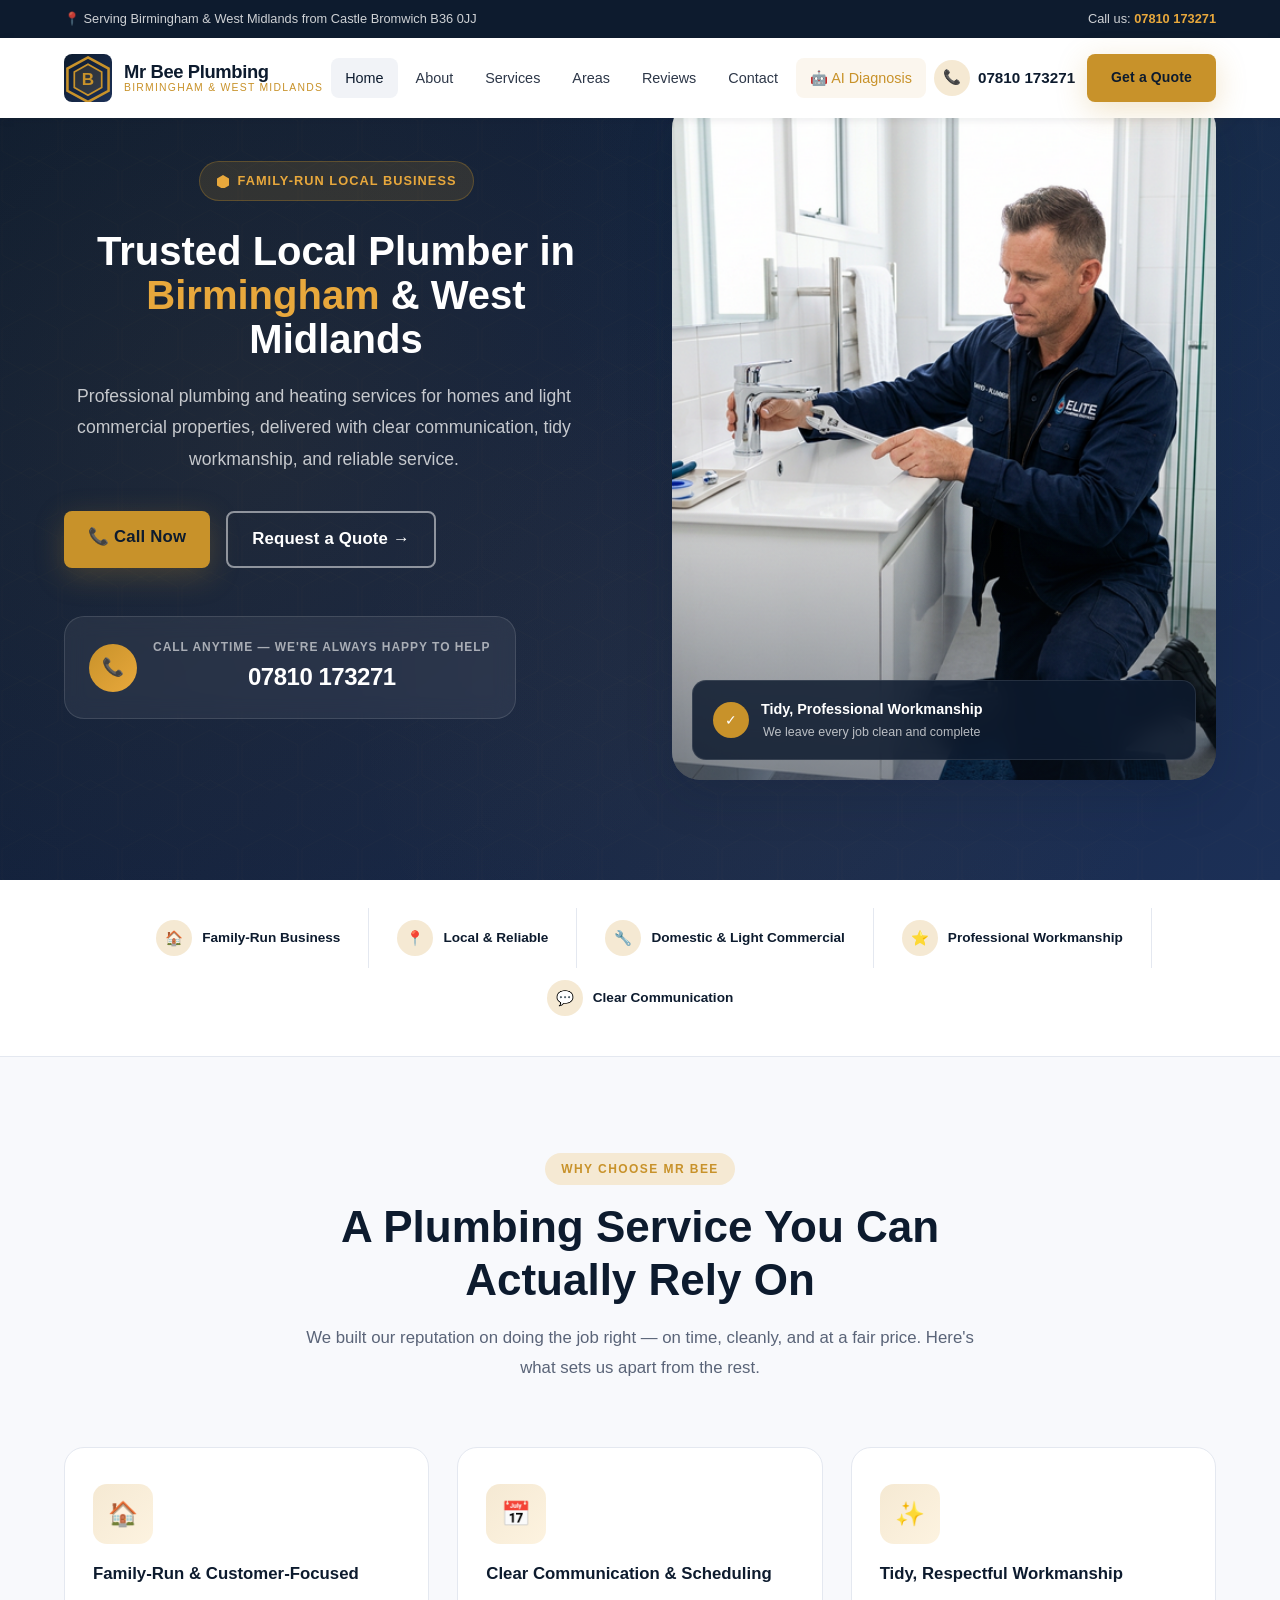
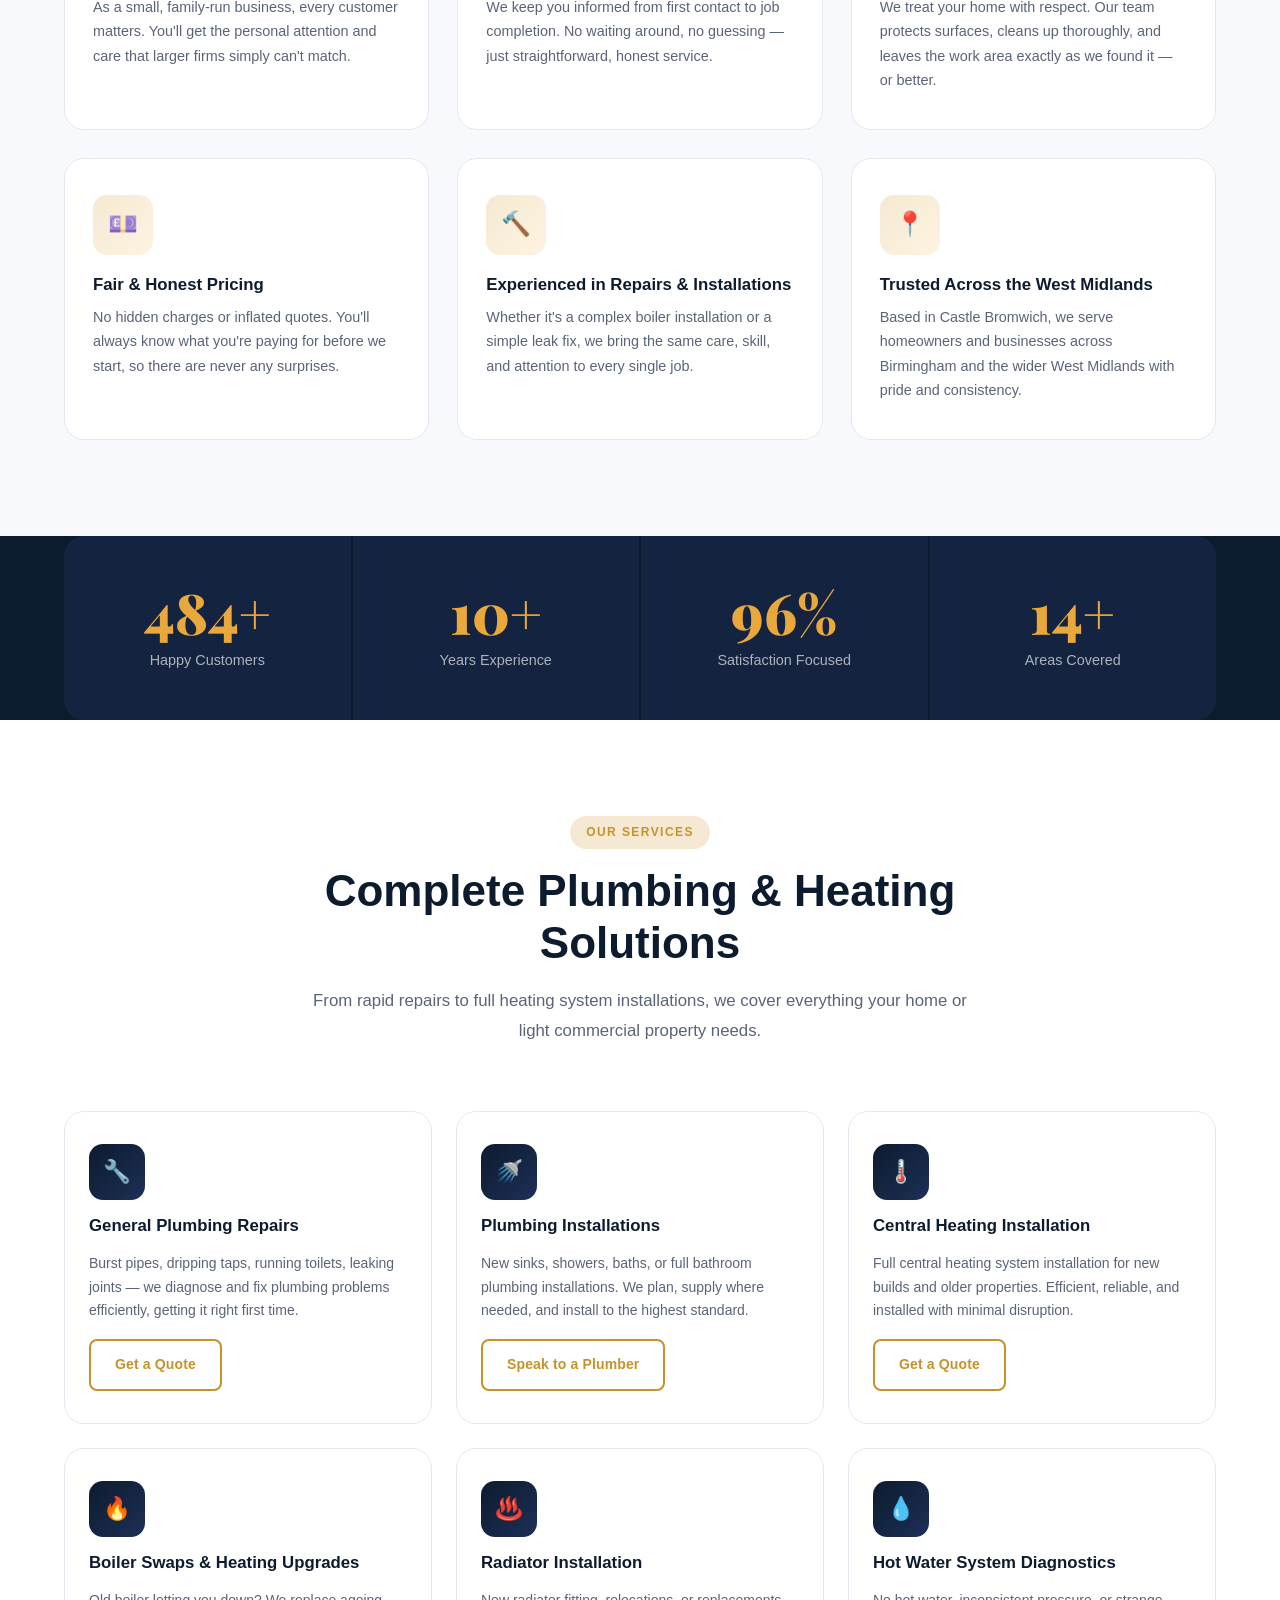
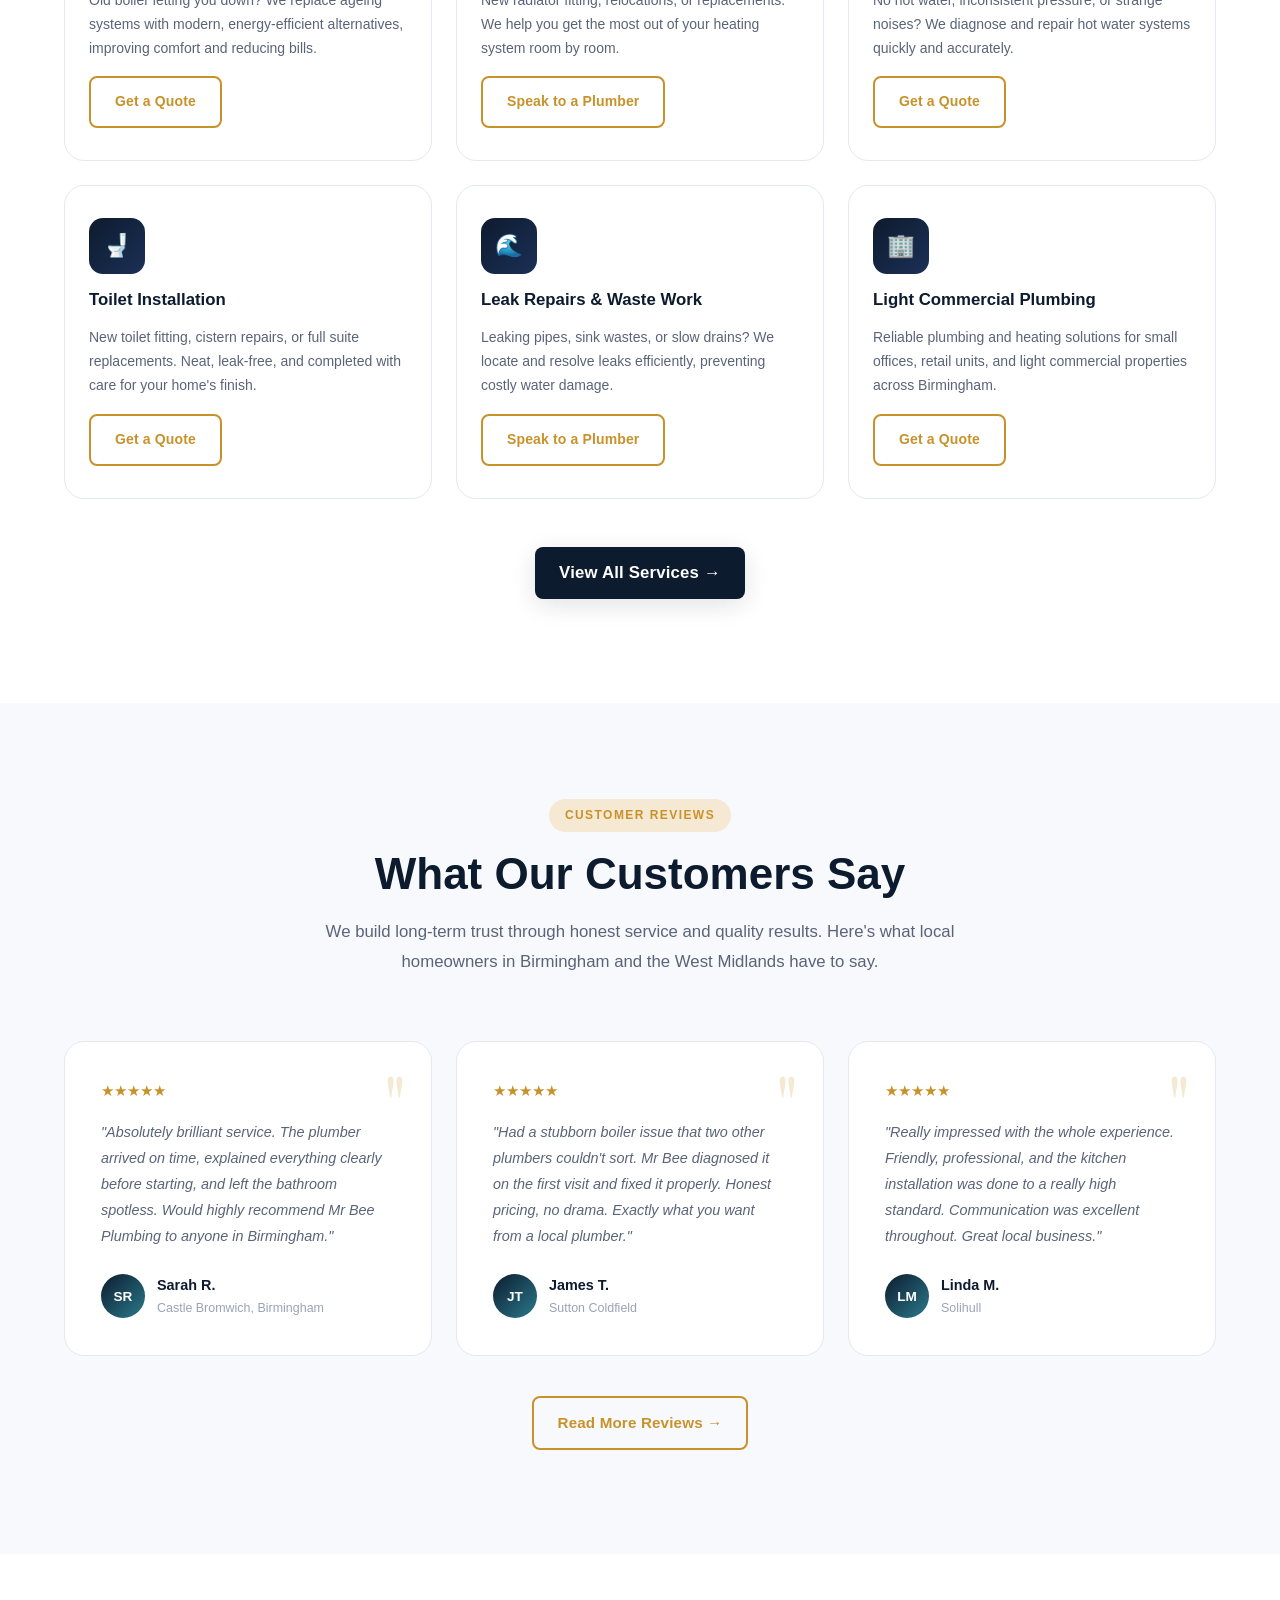
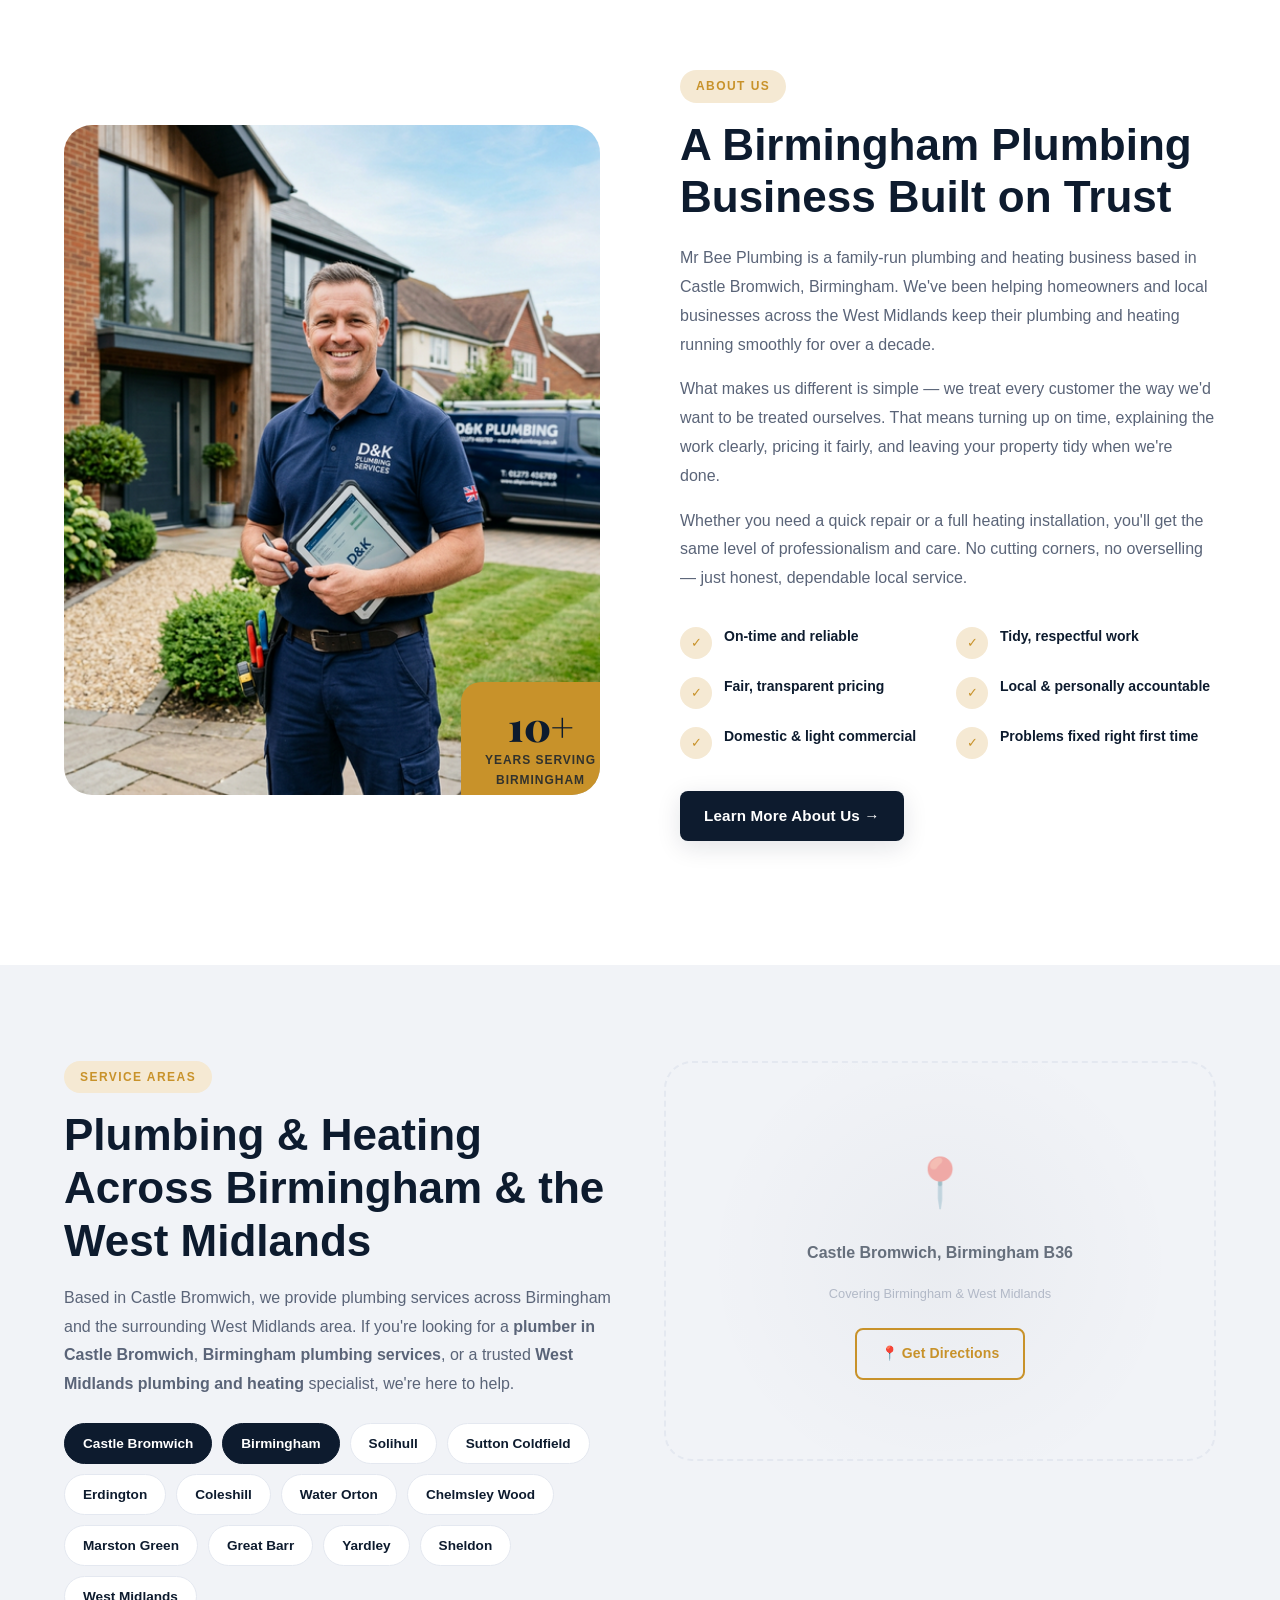
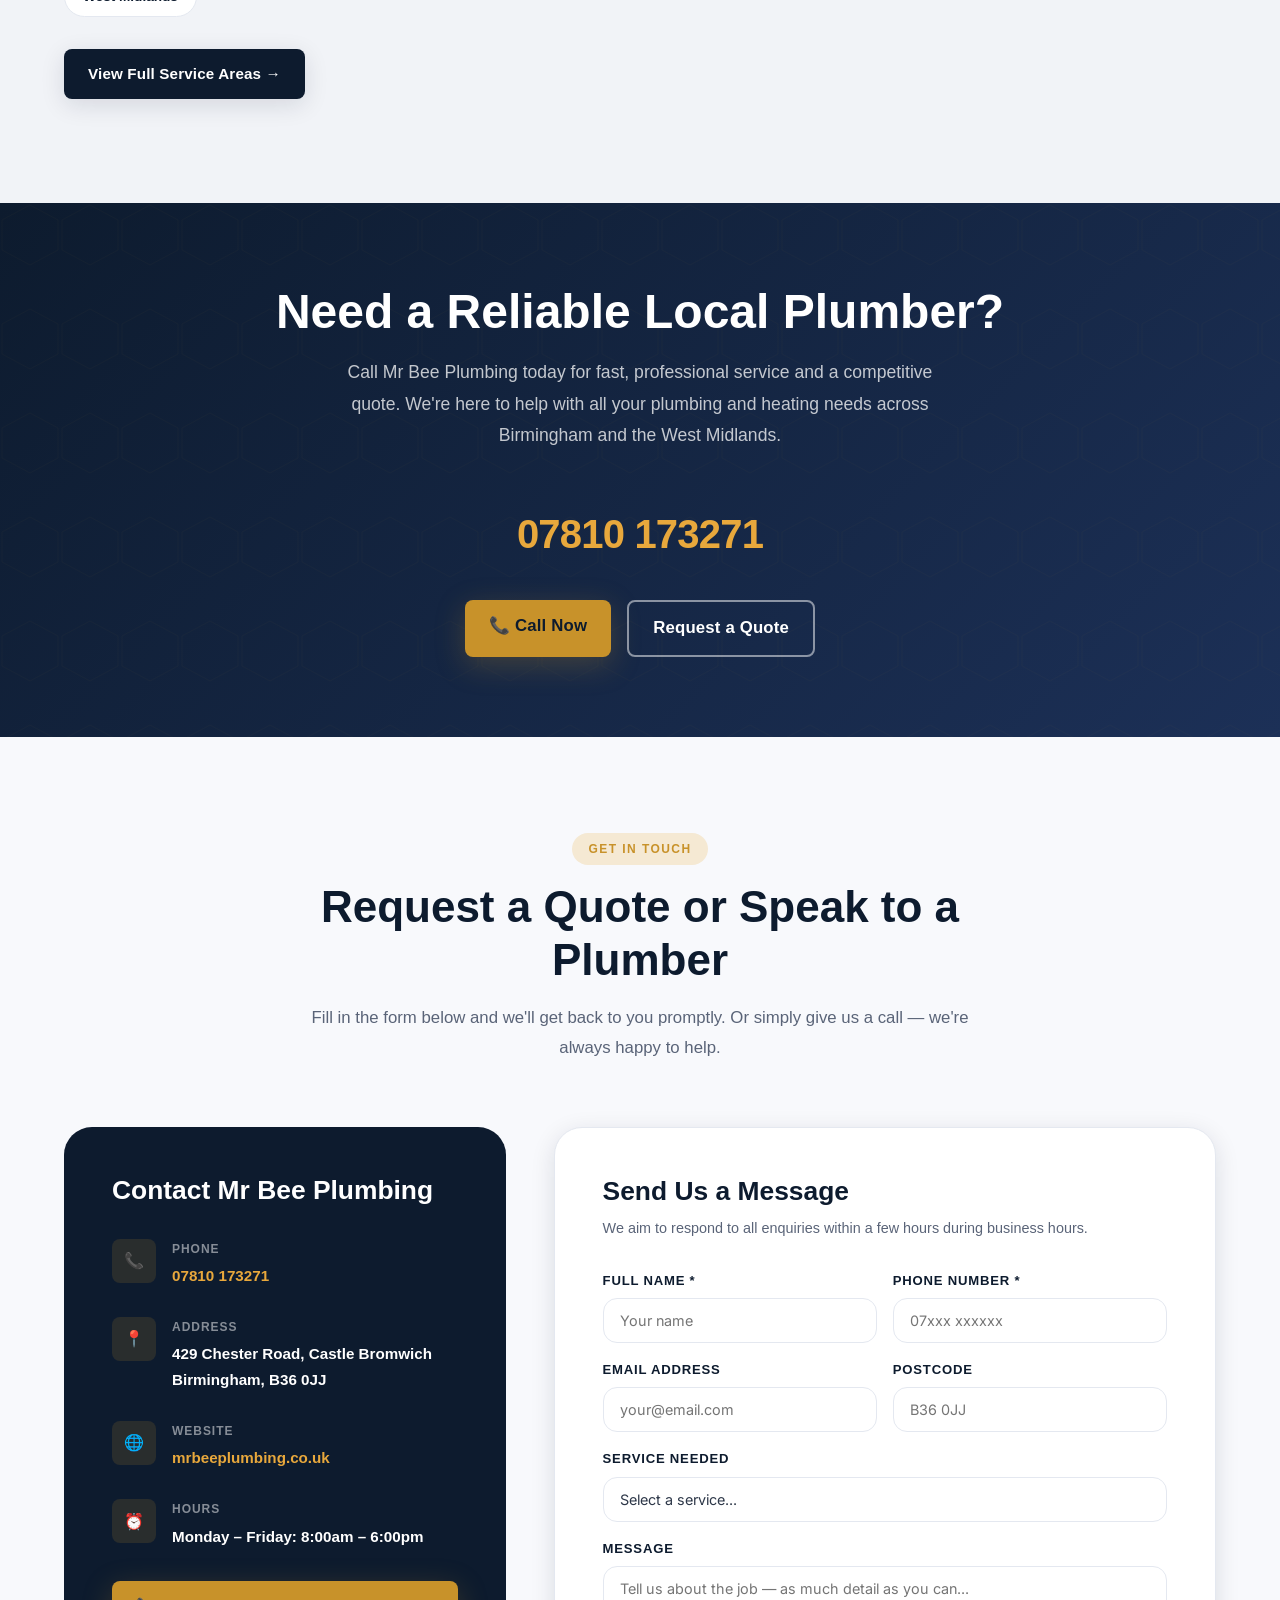
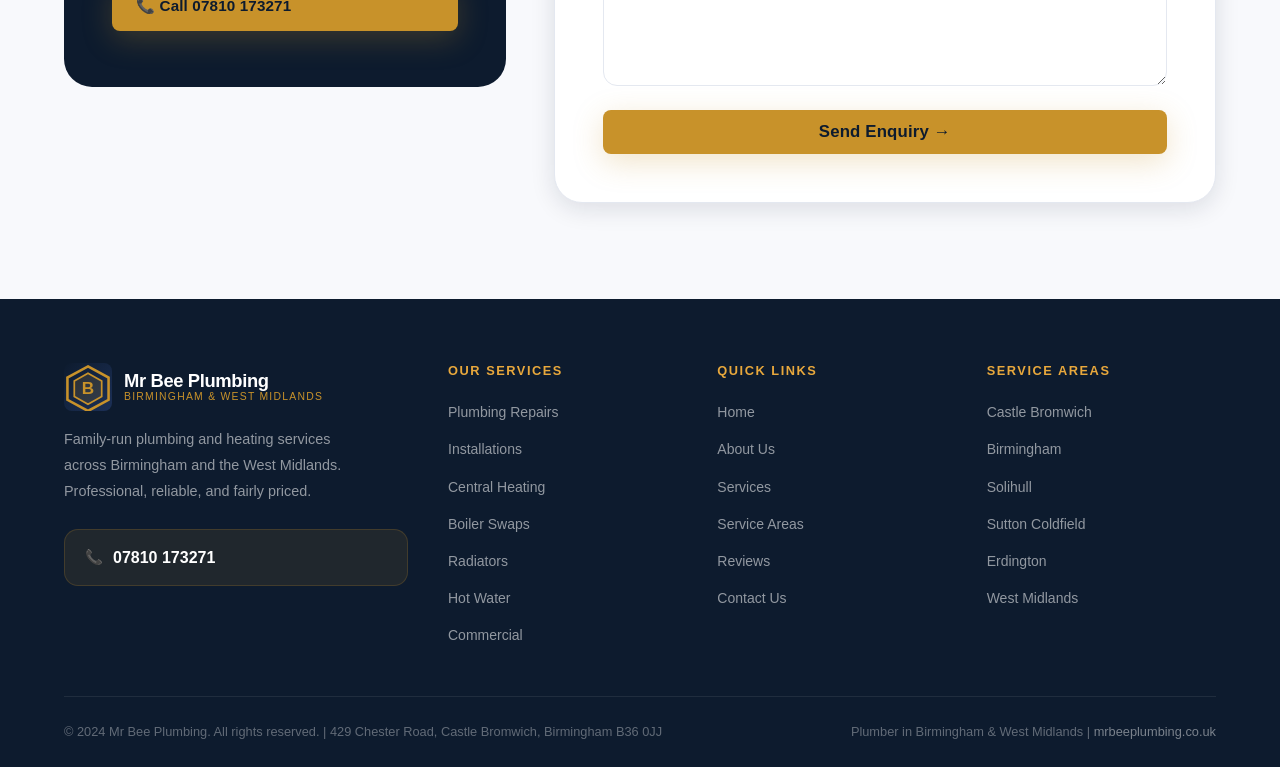
==== commit ea333c1c: "AI Tool Implementation" ====
--- a/index.html
+++ b/index.html
@@ -80,6 +80,7 @@
         <a href="service-areas.html">Areas</a>
         <a href="reviews.html">Reviews</a>
         <a href="contact.html">Contact</a>
+        <a href="ai-diagnosis.html" style="color:var(--gold);background:rgba(200,146,42,0.08);">🤖 AI Diagnosis</a>
       </nav>
       <div class="nav-cta-group">
         <a href="tel:07810173271" class="nav-phone" aria-label="Call 07810 173271">
@@ -104,6 +105,7 @@
   <a href="service-areas.html">Areas</a>
   <a href="reviews.html">Reviews</a>
   <a href="contact.html">Contact</a>
+  <a href="ai-diagnosis.html" style="color:var(--gold-light) !important;">🤖 AI Diagnosis</a>
   <a href="tel:07810173271" class="mobile-menu-phone">📞 07810 173271</a>
 </div>
 
--- a/assets/css/styles.css
+++ b/assets/css/styles.css
@@ -1454,9 +1454,9 @@
   .hamburger { display: flex; }
 
   .hero-content { grid-template-columns: 1fr; gap: 32px; padding-top: 40px; }
-  /* Move the image above the text on mobile */
-  .hero-image-wrapper { order: -1; aspect-ratio: 4/3; max-height: 300px; }
-  .hero-text { order: 1; }
+  /* Hide the hero image on mobile for a cleaner layout */
+  .hero-image-wrapper { display: none; }
+  .hero-text { order: unset; }
   .hero .hero-ctas { flex-direction: column; }
 
   .trust-bar-inner { flex-direction: column; align-items: flex-start; }
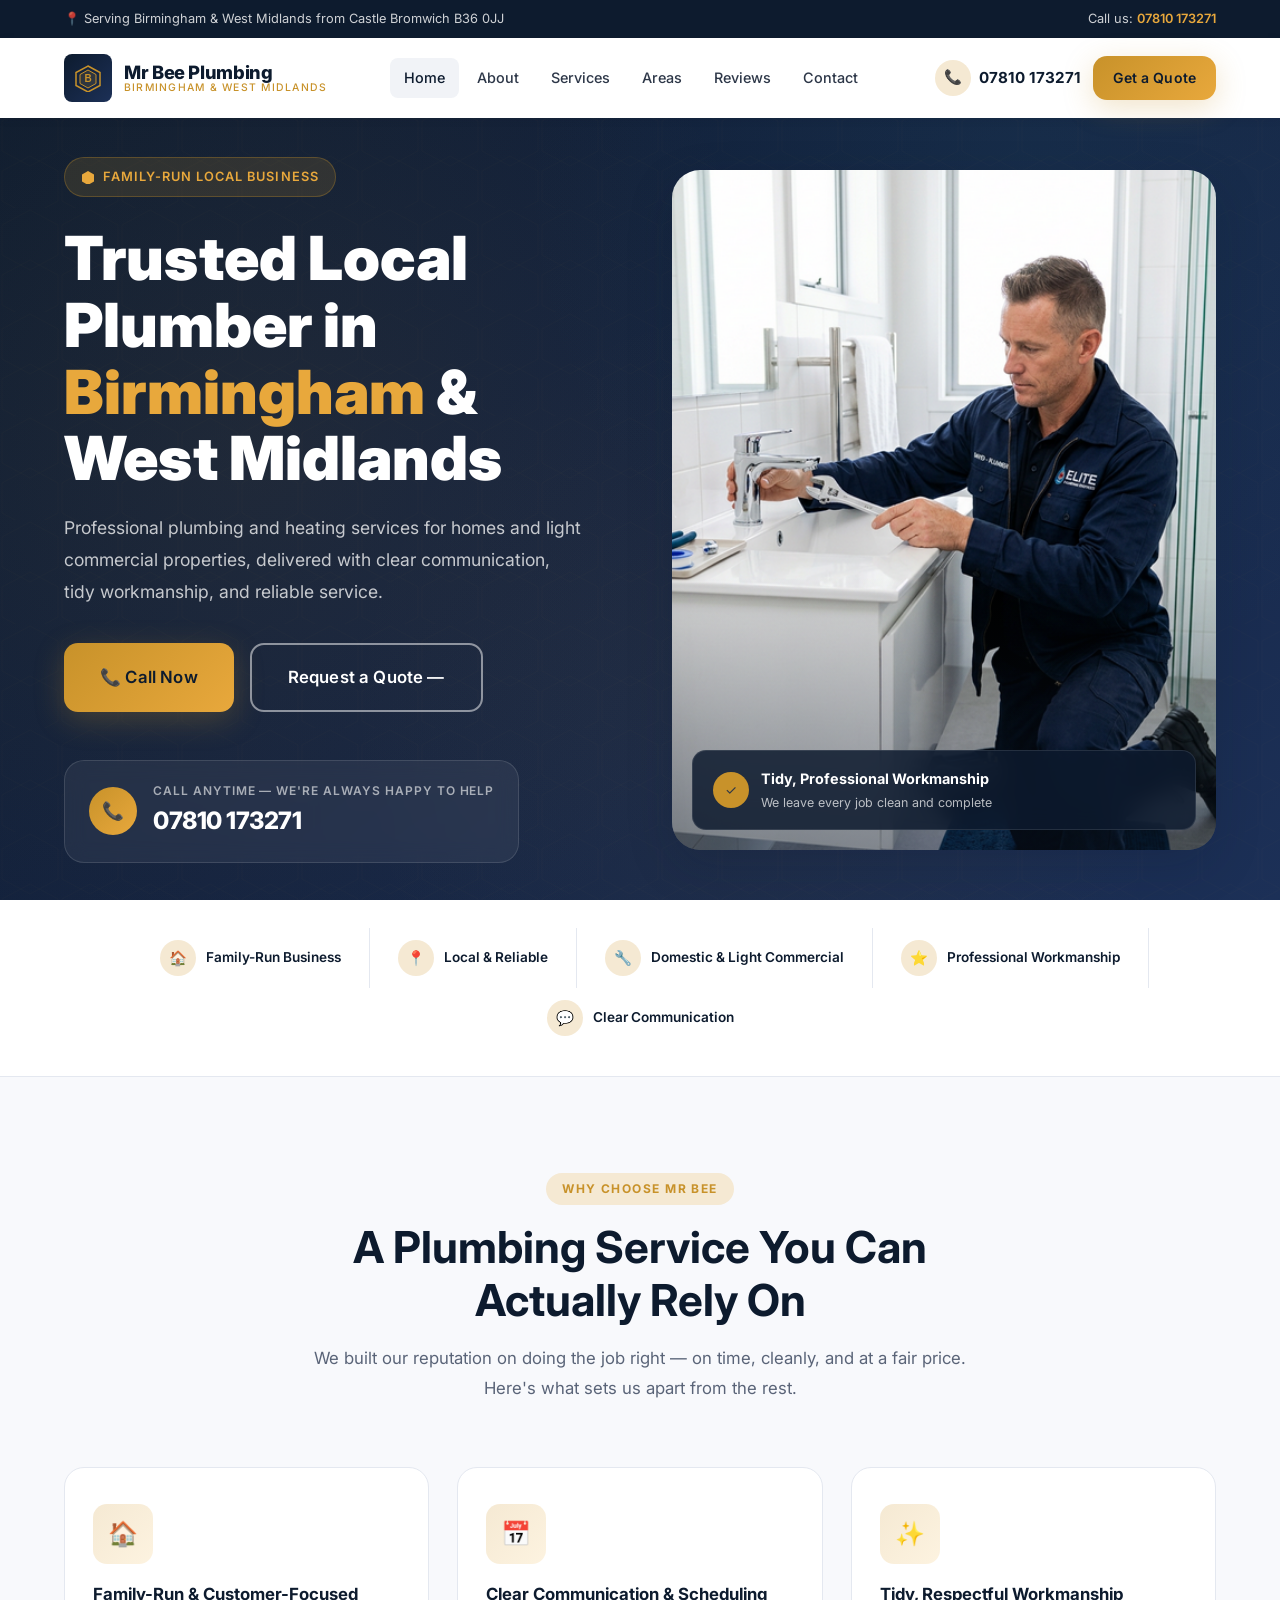
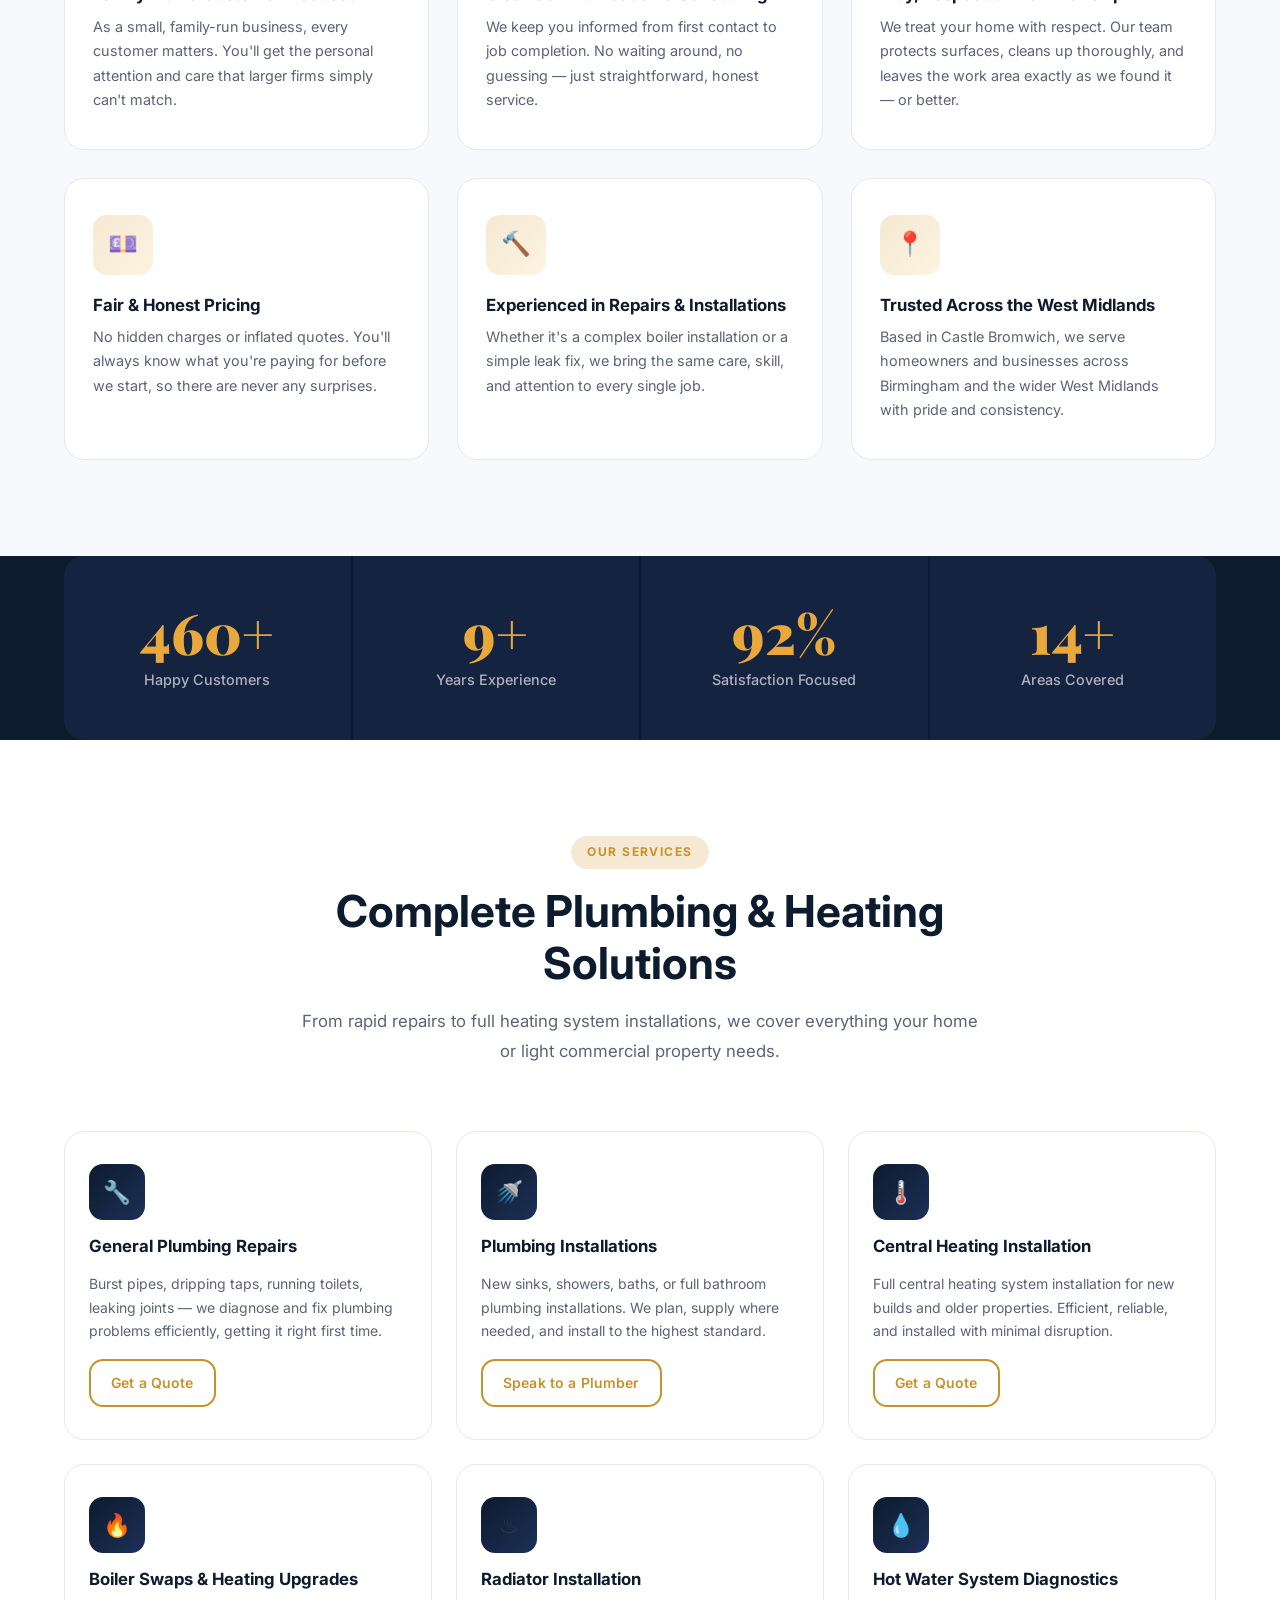
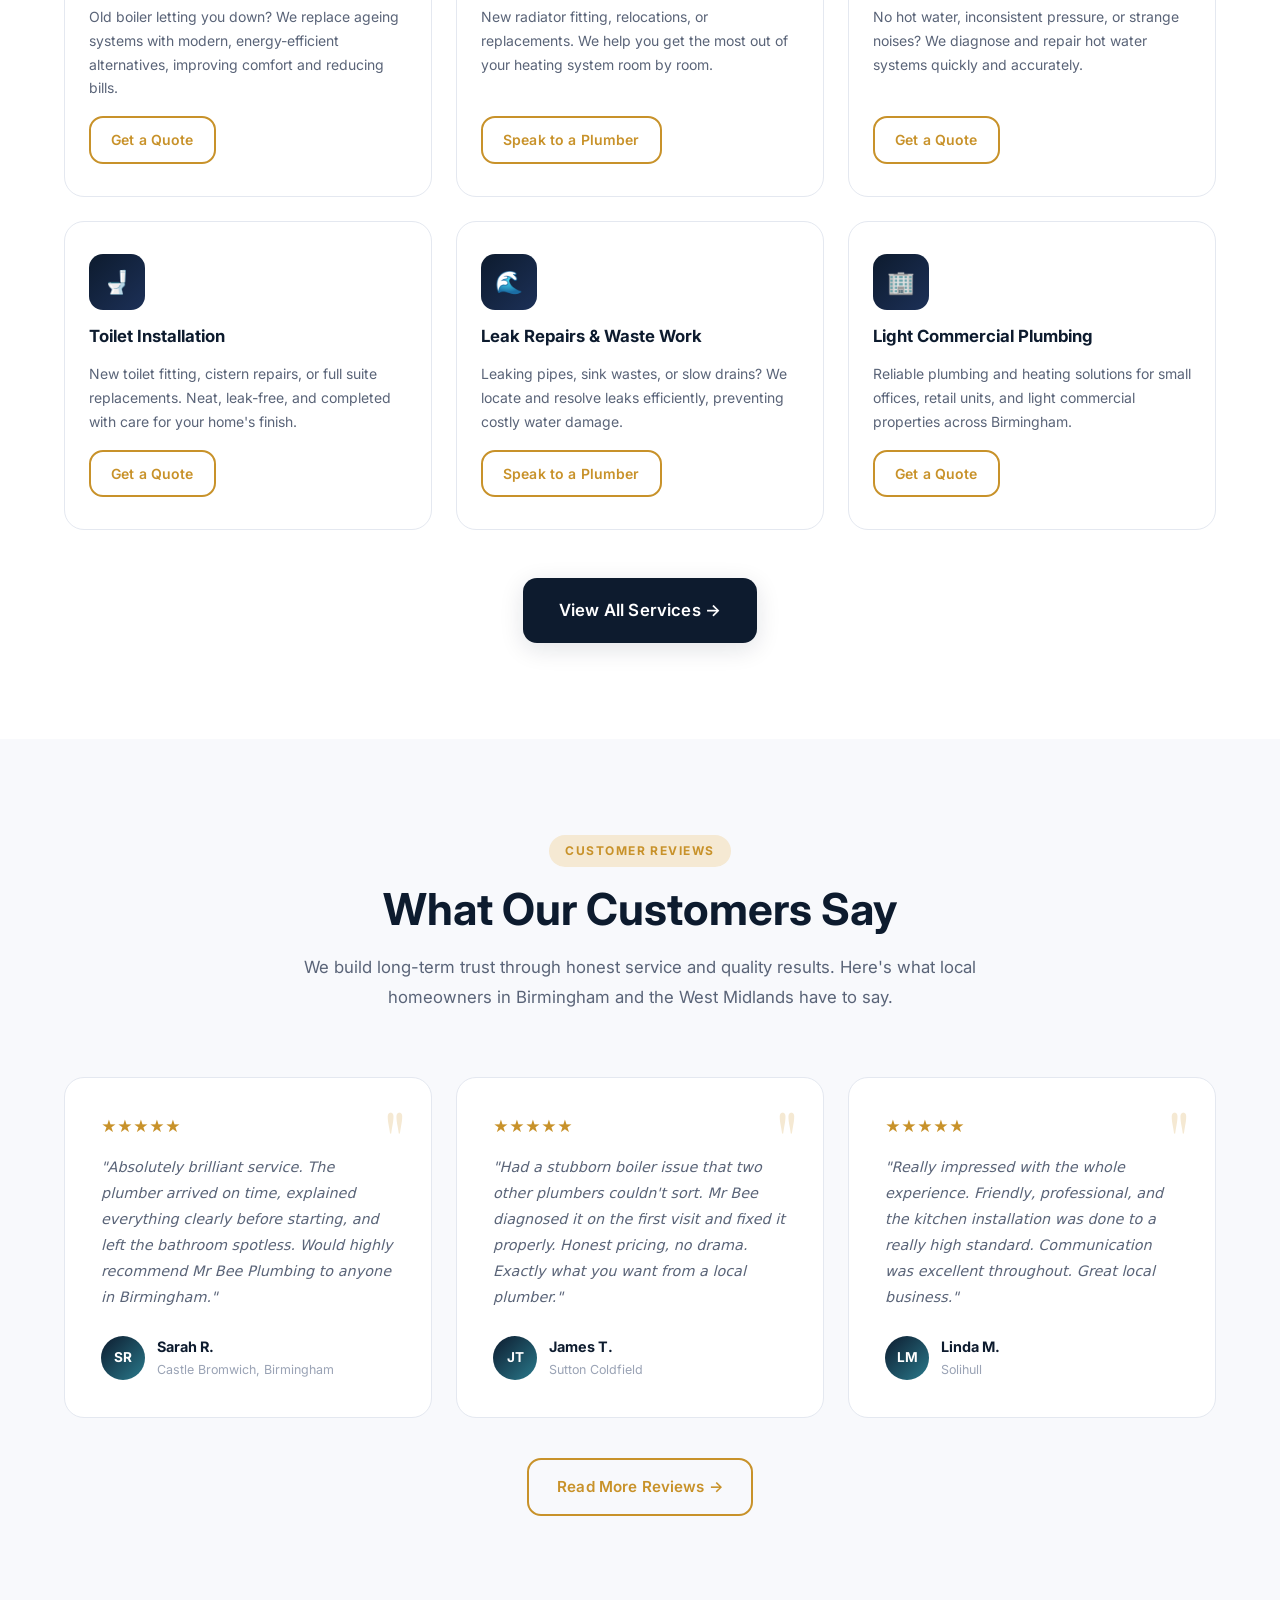
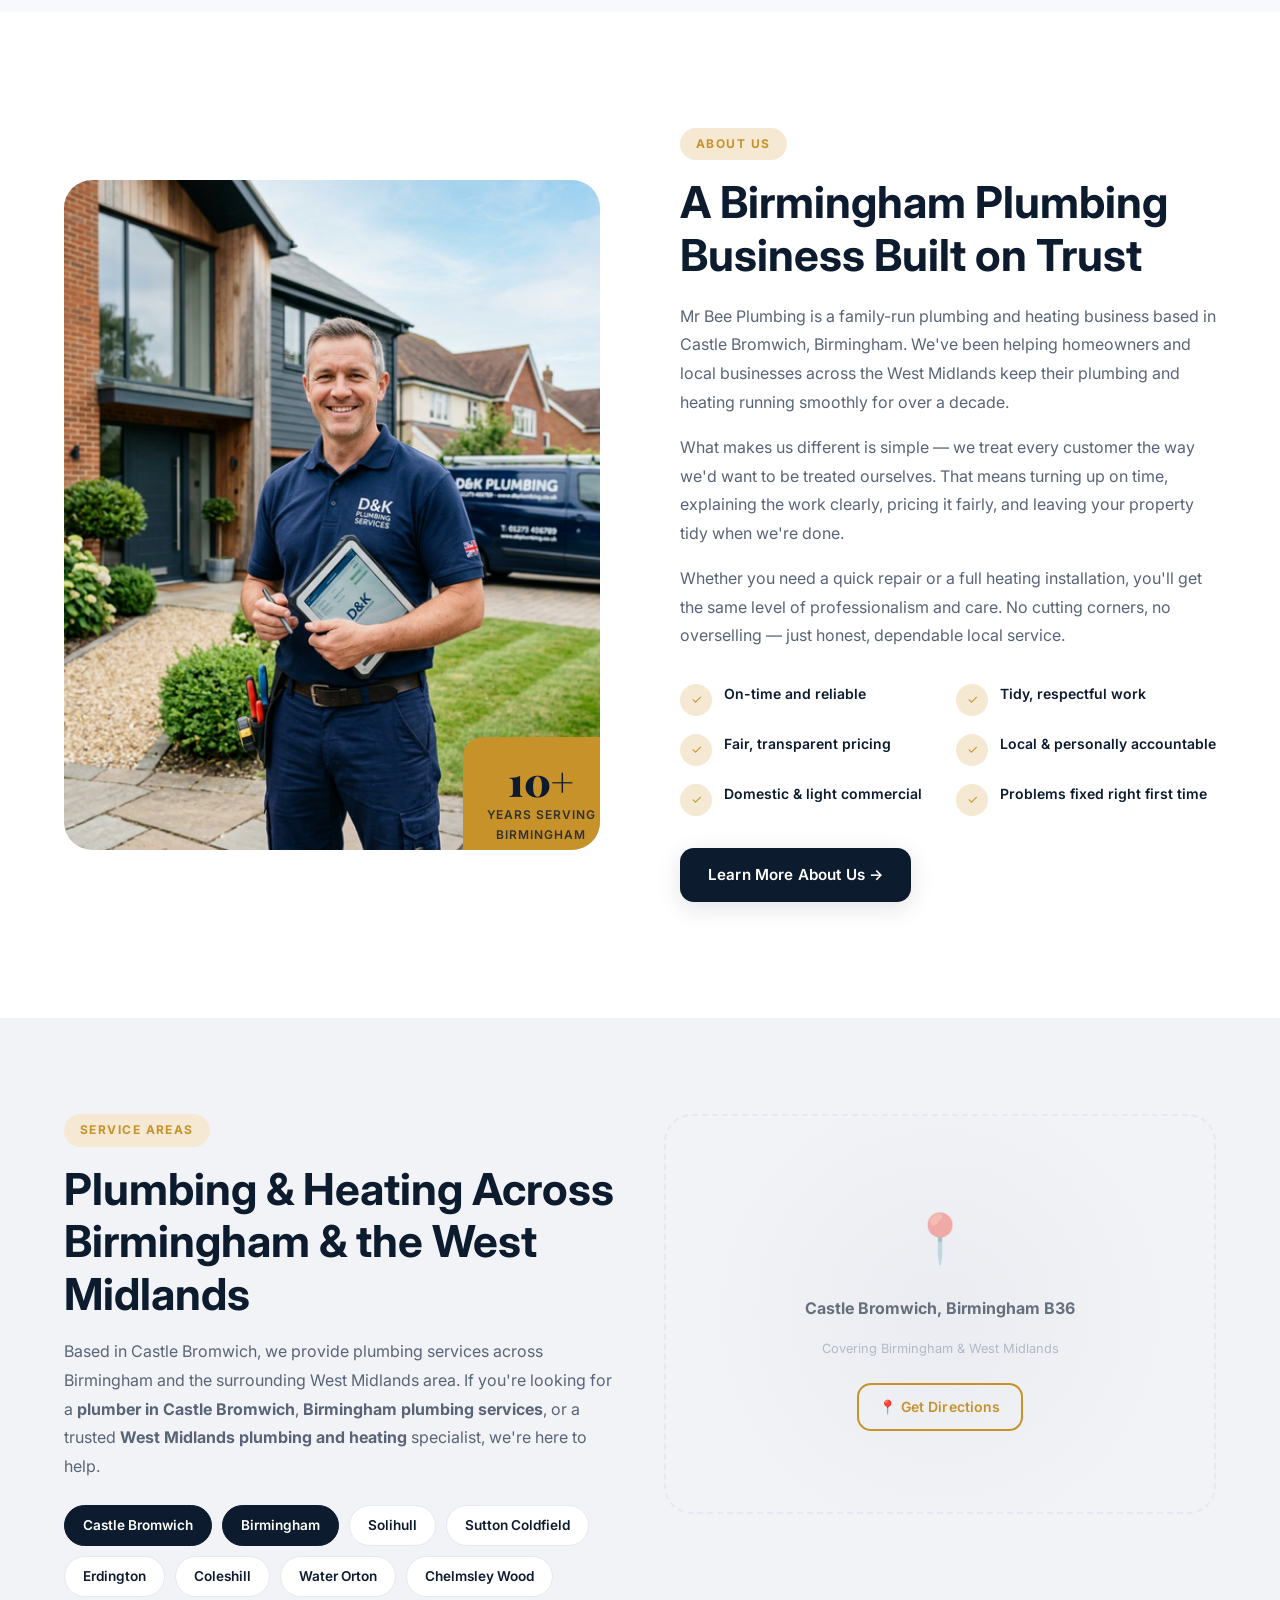
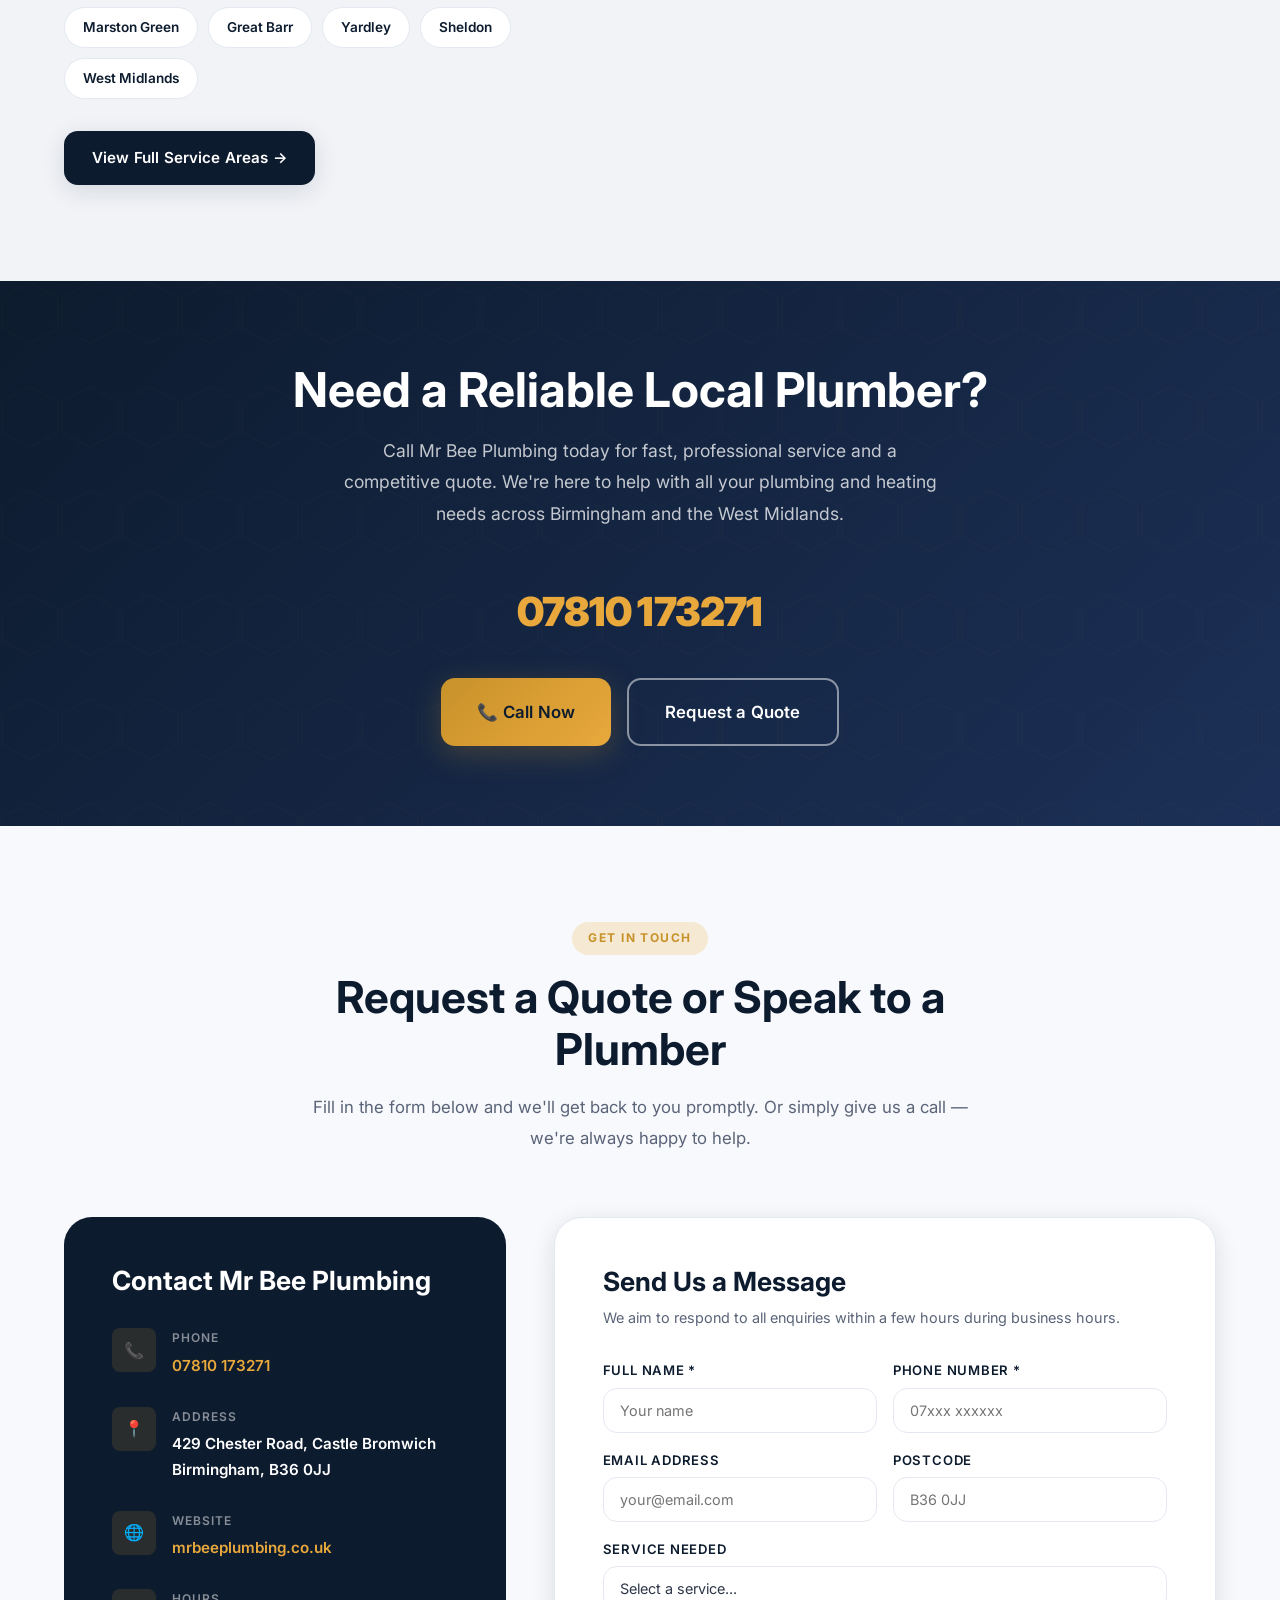
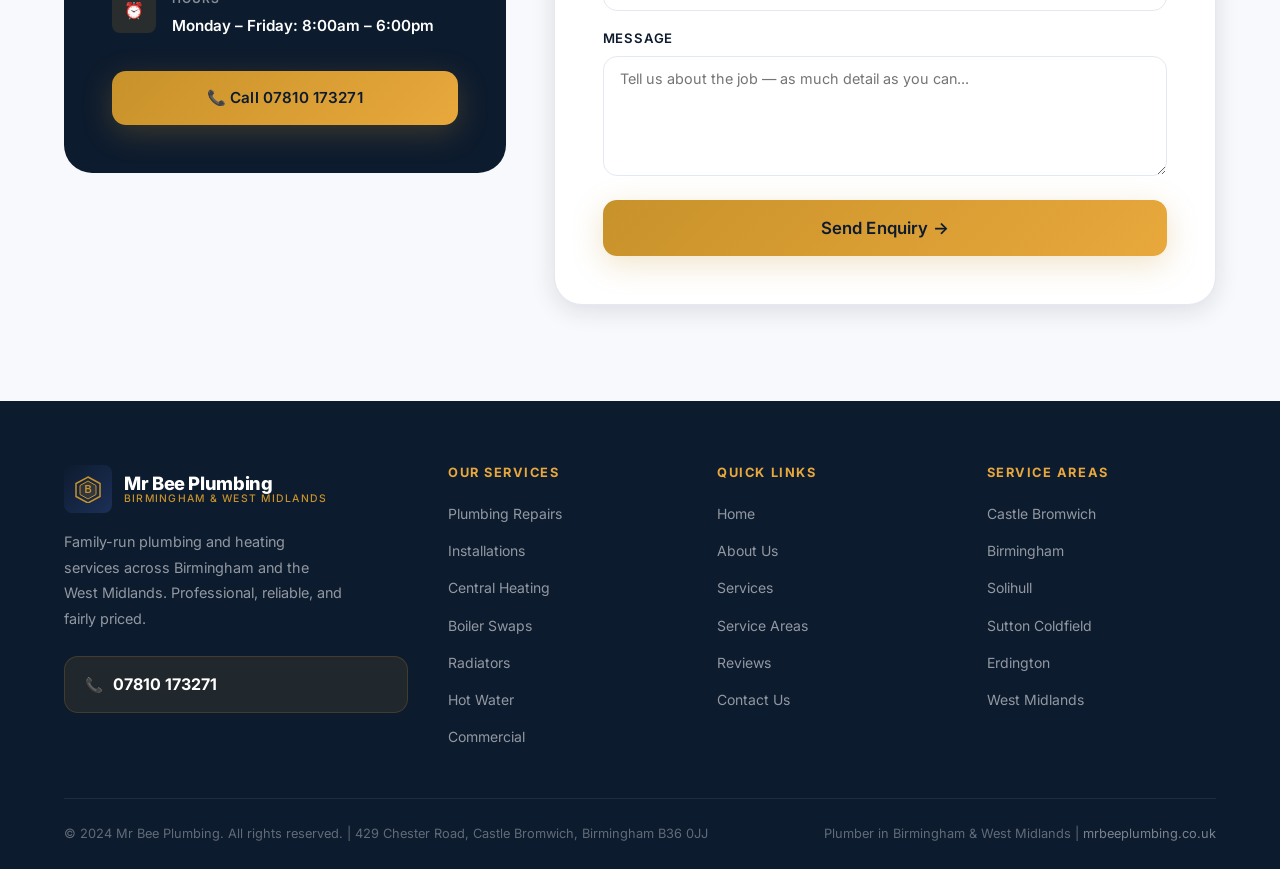
==== commit f4e40aa4: "Removed AI feature and fixed emojis" ====
--- a/index.html
+++ b/index.html
@@ -7,18 +7,6 @@
   <link rel="preconnect" href="https://fonts.gstatic.com" crossorigin>
   <link href="https://fonts.googleapis.com/css2?family=Inter:wght@300;400;500;600;700;800;900&family=Playfair+Display:wght@700;800&display=swap" rel="stylesheet">
   <link rel="stylesheet" href="assets/css/styles.css">
-  <style>
-    /* Critical CSS to prevent broken layout if main CSS fails to load */
-    :root { --navy: #0d1b2e; --gold: #c8922a; --white: #ffffff; }
-    body { margin: 0; font-family: sans-serif; }
-    .site-header { position: absolute; top: 0; width: 100%; z-index: 1000; }
-    .hero { background: var(--navy); min-height: 400px; padding: 100px 20px; color: white; display:flex; flex-direction:column; align-items:center; text-align:center; }
-    .hero-title { font-size: 2.5rem; margin-bottom: 20px; }
-    .btn { display: inline-block; padding: 12px 24px; border-radius: 8px; font-weight: bold; text-decoration: none; }
-    .btn-primary { background: var(--gold); color: var(--navy); }
-    .logo-icon svg { width: 48px !important; height: 48px !important; }
-    img { max-width: 100%; height: auto; }
-  </style>
   <!-- Schema Markup -->
   <script type="application/ld+json">
   {
@@ -80,7 +68,6 @@
         <a href="service-areas.html">Areas</a>
         <a href="reviews.html">Reviews</a>
         <a href="contact.html">Contact</a>
-        <a href="ai-diagnosis.html" style="color:var(--gold);background:rgba(200,146,42,0.08);">🤖 AI Diagnosis</a>
       </nav>
       <div class="nav-cta-group">
         <a href="tel:07810173271" class="nav-phone" aria-label="Call 07810 173271">
@@ -105,7 +92,6 @@
   <a href="service-areas.html">Areas</a>
   <a href="reviews.html">Reviews</a>
   <a href="contact.html">Contact</a>
-  <a href="ai-diagnosis.html" style="color:var(--gold-light) !important;">🤖 AI Diagnosis</a>
   <a href="tel:07810173271" class="mobile-menu-phone">📞 07810 173271</a>
 </div>
 
@@ -131,7 +117,7 @@
           📞 Call Now
         </a>
         <a href="contact.html" class="btn btn-outline btn-lg" id="hero-quote-btn">
-          Request a Quote →
+          Request a Quote —
         </a>
       </div>
       <div class="hero-phone-block">
